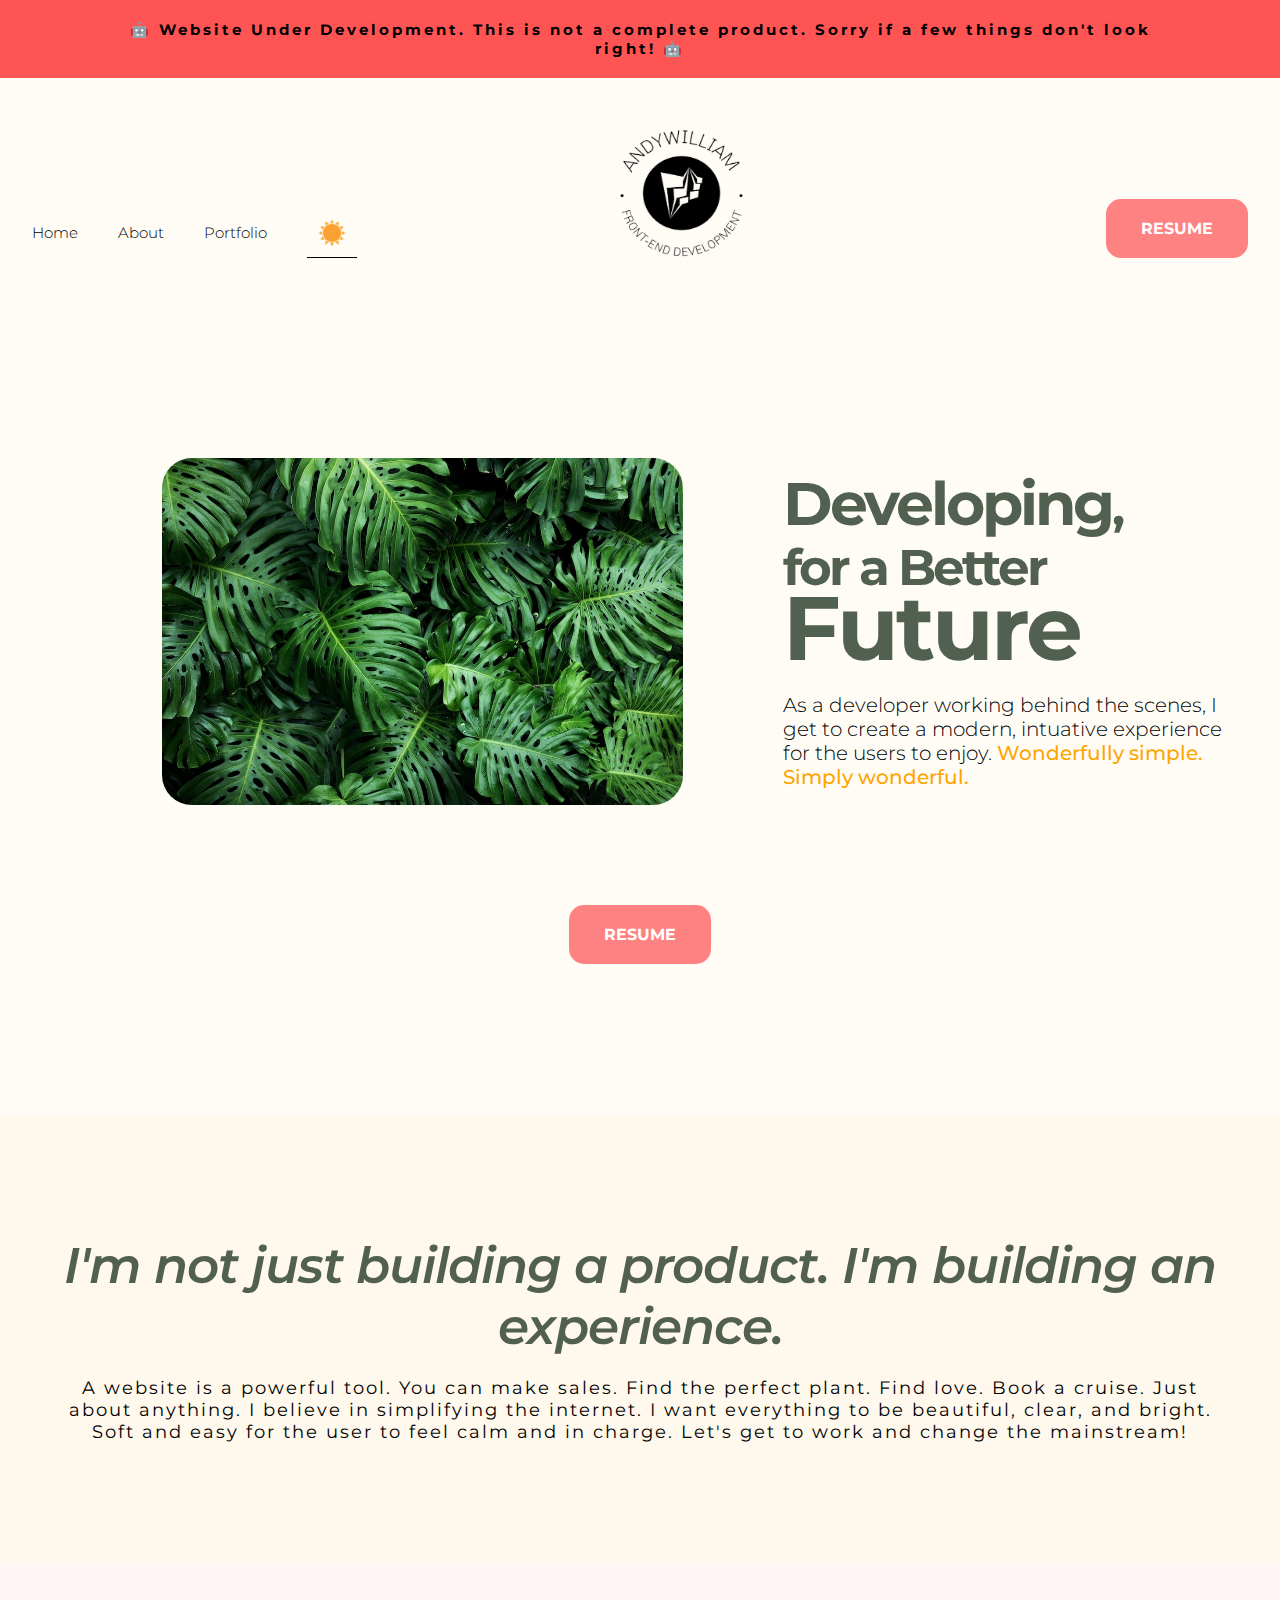
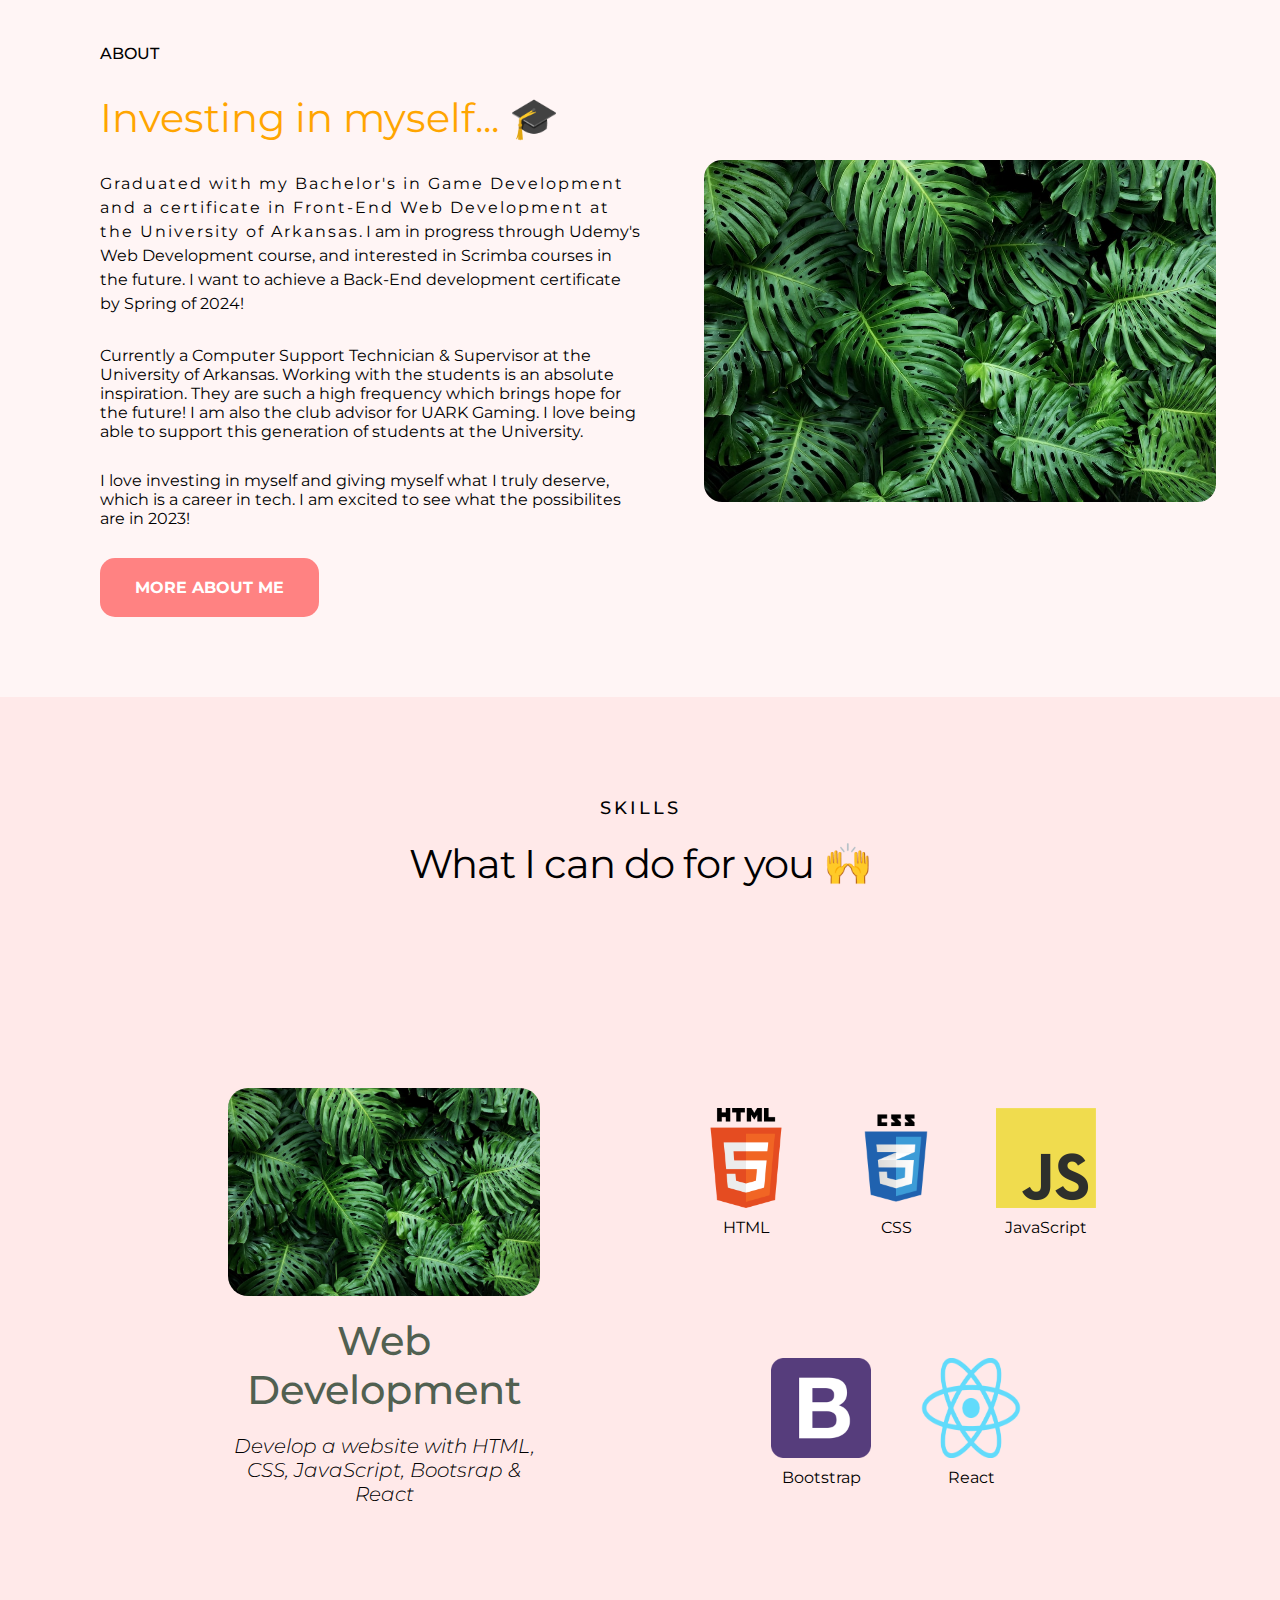
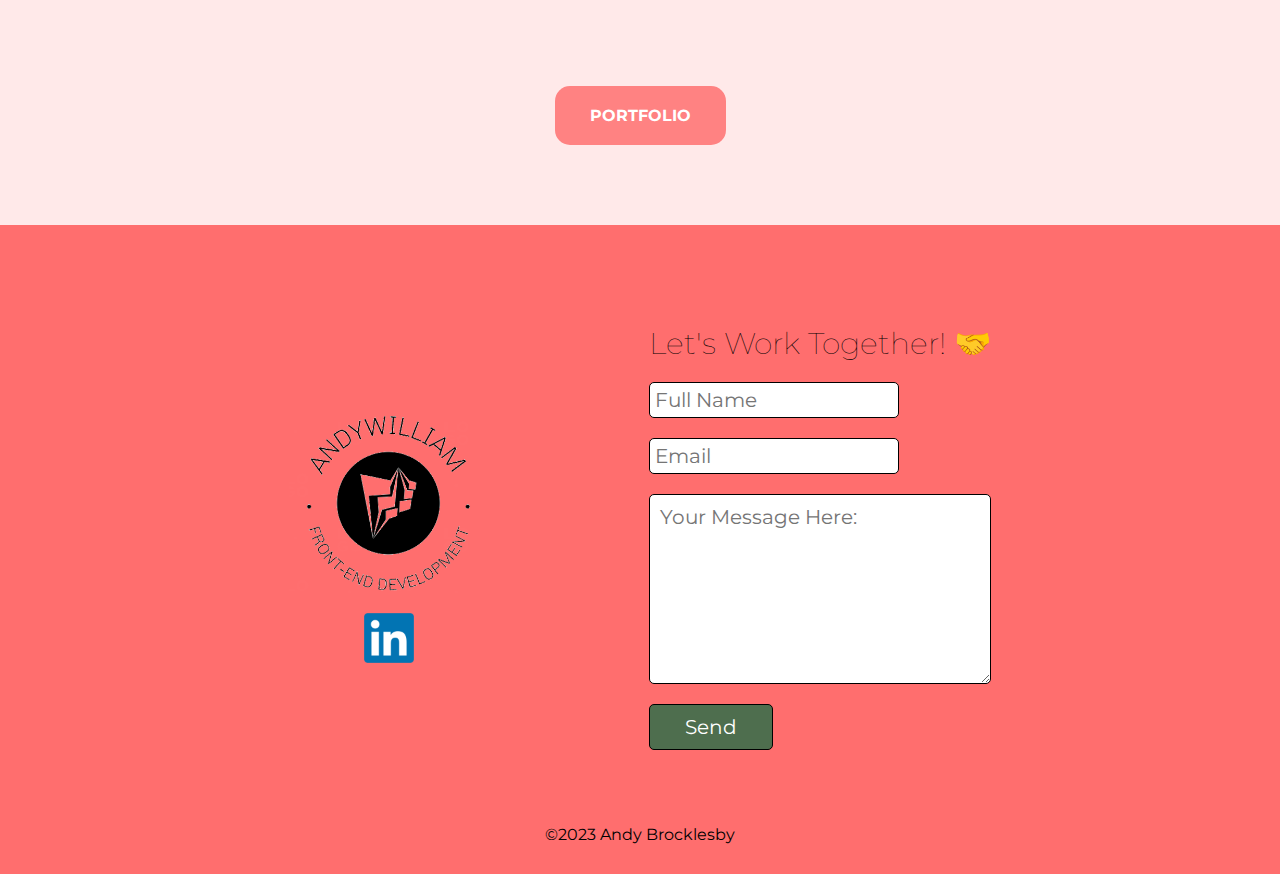
==== index.html @ 97259306 "Add files via upload" ====
<!DOCTYPE html>
<html lang="en">

<head>
    <meta charset="UTF-8">
    <meta http-equiv="X-UA-Compatible" content="IE=edge">
    <meta name="viewport" content="width=device-width, initial-scale=1.0">
    <title>Andy Brocklesby | Portfolio</title>
    <link rel="stylesheet" href="style.css">
    <link rel="preconnect" href="https://fonts.googleapis.com">
    <link rel="preconnect" href="https://fonts.gstatic.com" crossorigin>
    <link
        href="https://fonts.googleapis.com/css2?family=Montserrat:ital,wght@0,100;0,200;0,300;0,400;0,500;1,100;1,200;1,300;1,400;1,500&display=swap"
        rel="stylesheet">
</head>

<body id="body" onload="setupUser()">
    <!----------------------TEST IN PROGRESS BAR----------------->
    <div class="wip-bar">
        <div class="wip-bar-content">🤖 Website Under Development. This is not a complete product. Sorry if a few things
            don't look right! 🤖</div>
    </div>

    <!-------------------------------HEADER
        Consists of:
        - Navigation links
        - Logo
        - Contact button
        -------------------------->
    <header>
        <div class="header-container">
            <div class="nav-items">
                <a href="#" id="nav-link" class="nav-link">Home</a>
                <a href="#" id=nav-link class="nav-link">About</a>
                <a href="#" id="nav-link" class="nav-link">Portfolio</a>
                <div class="dark-mode-toggle-container" onclick="toggleDarkMode()">
                    <img src="Site_Photos/sun.png" alt="" class="dark-mode-toggle-sun" id="sun">
                    <img src="Site_Photos/moon.png" alt="" class="dark-mode-toggle-moon" id="moon">
                </div>
            </div>
            <img src="Site_Photos/AndyWilliam-logo.png" alt="Andy's portfolio logo" class="nav-logo"
                onclick="goToHome()">
            <div class="nav-resume-btn" onclick="goToResume()">Resume</div>
        </div>

        <div class="header-mobile">
            <div class="header-mobile-container">
                <div class="header-mobile-content">
                    <img src="Site_Photos/AndyWilliam-logo.png" alt="Andy's portfolio logo" class="nav-logo"
                        onclick="goToHome()">
                    <div class="nav-items">
                        <a href="#" id="nav-link" class="nav-link">Home</a>
                        <a href="#" id=nav-link class="nav-link">About</a>
                        <a href="#" id="nav-link" class="nav-link">Portfolio</a>
                        <div class="dark-mode-toggle-container" onclick="toggleDarkMode()">
                            <img src="Site_Photos/sun.png" alt="" class="dark-mode-toggle-sun" id="sun">
                            <img src="Site_Photos/moon.png" alt="" class="dark-mode-toggle-moon" id="moon">
                        </div>
                    </div>
                </div>
            </div>
        </div>
    </header>

    <div class="page-gap"></div>

    <!-------------------------------HERO
    Consists of:
    - Hero image on left
    - Hero title
    - Hero text
    ------------------------------->

    <section class="hero">
        <div class="hero-container">
            <div class="hero-content">
                <div class="hero-left">
                    <img src="Site_Photos/plants-bg.jpeg" alt="Image of Andy coding" class="hero-image">
                </div>
                <div class="hero-right">
                    <h1 class="hero-title"><span id="developing">Developing</span>, <br>for a Better <br> <span
                            id="future">Future</span></h1>
                    <p class="hero-text">As a developer working behind the scenes, I get to create a modern, intuative
                        experience for the users to enjoy. <span id="motto">Wonderfully simple. Simply wonderful.</span>
                    </p>
                </div>

            </div>
            <div class="nav-resume-btn" onclick="goToResume()">Resume</div>
        </div>
    </section>

    <div class="page-gap"></div>

    <!------------------------------Why
        Consists of:
        - Contrasting background
        - Wowing title
        - Small explanation
        ---->

    <section class="why">
        <div class="why-container">
            <div class="why-content">
                <div class="why-title">
                    I'm not just building a product. I'm building an experience.
                </div>
                <div class="why-text">
                    A website is a powerful tool. You can make sales. Find the perfect plant. Find love. Book a cruise.
                    Just about anything. I believe in simplifying the internet. I want everything to be beautiful,
                    clear, and bright. Soft and easy for the user to feel calm and in charge. Let's get to work and
                    change the mainstream!
                </div>
            </div>
        </div>
    </section>
    <!------------------------------About
    Consists of:
    - About title
    - Catchy leading title
    - Education, Degree, Certificate
    - Groups, Teamwork
    - Summary of where I want to be

    Layout:
    - Text on left
    - Image on right
    ----------------------------------->

    <section class="about-index">
        <div class="about-index-container">
            <div class="about-index-left">
                <div class="about-index-title">About</div>
                <div class="about-index-subtitle">Investing in myself... 🎓</div>
                <div class="about-index-education">
                    <span id="important-info">Graduated with my Bachelor's in Game Development and a certificate in
                        Front-End Web
                        Development at
                        the University of Arkansas</span>. I am in progress through Udemy's Web Development course, and
                    interested in Scrimba courses in the future. I want to achieve a Back-End development certificate by
                    Spring of 2024!
                </div>
                <div class="about-index-groups">
                    Currently a Computer Support Technician & Supervisor at the University of Arkansas. Working with the
                    students is an absolute inspiration. They are such a high frequency which brings hope for the
                    future!
                    I am also the club advisor for UARK Gaming. I love being able to support this generation of
                    students at the University.
                </div>
                <div class="about-index-summary">
                    I love investing in myself and giving myself what I truly deserve, which is a career in tech.
                    I am excited to see what the possibilites are in 2023!
                </div>
                <div class="about-index-btn">More about me</div>
            </div>
            <div class="about-index-right">
                <img src="Site_Photos/plants-bg.jpeg" alt="" class="about-index-image">
            </div>
        </div>
    </section>

    <!--------------------------------SKILLS
    Consists of:
    - Section title
    - Subtitle ("What I can do with you")
    - Image on left w/ text underneath
    - Skill icons on the right
    - Portfolio button underneath
    ------------------------------------->

    <section class="skills">
        <div class="skills-container">
            <div class="skills-content">
                <div class="skills-top">
                    <div class="skills-title">Skills</div>
                    <div class="skills-subtitle">What I can do for you 🙌</div>
                </div>
                <div class="skills-middle">
                    <div class="skills-left">
                        <img src="Site_Photos/plants-bg.jpeg" alt="" class="skills-image">
                        <div class="skills-image-title">Web Development</div>
                        <div class="skills-image-text">Develop a website with HTML, CSS, JavaScript, Bootsrap & React
                        </div>
                    </div>
                    <div class="skills-right">
                        <div class="card-content">
                            <img src="Site_Photos/HTML_logo.png" alt="" class="card-image">
                            <div class="card-title">HTML</div>
                        </div>
                        <div class="card-content">
                            <img src="Site_Photos/CSS_logo.png" alt="" class="card-image">
                            <div class="card-title">CSS</div>
                        </div>
                        <div class="card-content">
                            <img src="Site_Photos/JavaScript_logo.png" alt="" class="card-image">
                            <div class="card-title">JavaScript</div>
                        </div>
                        <div class="card-content">
                            <img src="Site_Photos/Bootstrap_logo.png" alt="" class="card-image">
                            <div class="card-title">Bootstrap</div>
                        </div>
                        <div class="card-content">
                            <img src="Site_Photos/React_logo.png" alt="" class="card-image">
                            <div class="card-title">React</div>
                        </div>
                    </div>
                </div>
                <div class="skills-bottom">
                    <a href="#" class="portfolio-btn">Portfolio</a>
                </div>
            </div>
        </div>
    </section>

    <section class="footer">
        <div class="footer-container">
            <div class="footer-content">
                <div class="footer-row-1">
                    <div class="footer-left">
                        <img src="Site_Photos/AndyWilliam-logo.png" alt="" class="footer-logo">
                        <img src="Site_Photos/LinkedIn_Logo.png" alt="" class="social-icon" onclick="goToLinkedin()">
                    </div>
                    <div class="footer-right">
                        <div class="footer-title">Let's Work Together! 🤝</div>
                        <form action="https://formspree.io/f/xayzvjeg" method="POST" class="footer-form"
                            target="_blank">

                            <input type="text" name="full-name" placeholder="Full Name"
                                class="footer-input footer-input-sml" required>

                            <input type="email" name="email" placeholder="Email" class="footer-input footer-input-sml"
                                required>

                            <textarea name="message" class="footer-input footer-message"
                                placeholder="Your Message Here:" rows="7" maxlength="500" required></textarea>

                            <!-- your other form fields go here -->
                            <button type="submit" class="form-btn">Send</button>
                        </form>
                    </div>
                </div>
                <div class="footer-row-2">
                    <div class="footer-copyright">&#169;2023 Andy Brocklesby</div>
                </div>
            </div>
        </div>
    </section>
</body>

<script>

    function setupUser() {
        if (localStorage.getItem('isDark') === null) {
            localStorage.setItem('isDark', 'True');
        }
    }

    function goToHome() {
        window.location.href = 'index.html';
    }

    function goToResume() {
        window.location.href = 'resume.html';
    }

    function goToLinkedin() {
        window.location.href = 'https://www.linkedin.com/in/andrewbrocklesby/';
    }

    function toggleDarkMode() {
        let theSun = document.getElementById('sun');
        let theMoon = document.getElementById('moon');
        let darkStorage = localStorage.getItem('isDark');
        let pageBody = document.getElementById('body');
        let navLinks = document.getElementsByClassName('nav-link');




        if (darkStorage === 'True') {
            localStorage.setItem('isDark', 'False');
            theSun.style.transform = 'translateY(50px)';
            theMoon.style.transform = 'translateY(-55px)';
            pageBody.style.backgroundColor = '#232e3d';
            pageBody.style.color = 'white';
            for (let i = 0; i < navLinks.length; i++) {
                navLinks[i].style.color = 'white';
            }
            document.getElementsByClassName('hero-title')[0].style.color = 'orange';
            document.getElementsByClassName('why-title')[0].style.color = 'orange';
            document.getElementsByClassName('why')[0].style.backgroundColor = '#2f3d52';
            document.getElementsByClassName('about-index')[0].style.backgroundColor = '#232e3d';
            document.getElementsByClassName('skills')[0].style.backgroundColor = '#2f3d52';
            document.getElementsByClassName('footer')[0].style.backgroundColor = 'rgb(81, 96, 81)';
            document.getElementsByClassName('nav-logo')[0].style.filter = 'invert(1)';
            document.getElementsByClassName('nav-logo')[1].style.filter = 'invert(1)';
            document.getElementsByClassName('footer-logo')[0].style.filter = 'invert(1)';
            document.getElementsByClassName('dark-mode-toggle-container')[0].style.borderBottom = '1px solid white';
        }
        else {
            localStorage.setItem('isDark', 'True');
            theSun.style.transform = 'translateY(0px)';
            theMoon.style.transform = 'translateY(50px)';
            pageBody.style.background = 'white';
            pageBody.style.color = 'black';
            for (let i = 0; i < navLinks.length; i++) {
                navLinks[i].style.color = 'black';
            }
            document.getElementsByClassName('hero-title')[0].style.color = 'rgb(81, 96, 81)';
            document.getElementsByClassName('why')[0].style.backgroundColor = 'rgb(255, 248, 236)';
            document.getElementsByClassName('about-index')[0].style.backgroundColor = 'white';
            document.getElementsByClassName('skills')[0].style.backgroundColor = 'rgb(255, 248, 236)';
            document.getElementsByClassName('footer')[0].style.backgroundColor = 'rgb(255, 110, 110)';
            document.getElementsByClassName('nav-logo')[0].style.filter = 'invert(0)';
            document.getElementsByClassName('nav-logo')[1].style.filter = 'invert(0)';
            document.getElementsByClassName('footer-logo')[0].style.filter = 'invert(0)';
            document.getElementsByClassName('dark-mode-toggle-container')[0].style.borderBottom = '1px solid black';
        }
    }

</script>

</html>
---- style.css ----
@import url('https://fonts.googleapis.com/css2?family=Montserrat:ital,wght@0,100;0,200;0,300;0,400;0,500;1,100;1,200;1,300;1,400;1,500&display=swap');

* {
    padding: 0;
    margin: 0;
    box-sizing: border-box;
    font-family: 'Montserrat', sans-serif;
}

body {
    width: 100%;
    background-color: rgb(255, 252, 246);
    transition: .3s ease-in-out;
}

/*--------------------------------PAGE FORMATTING----------------------------*/

.page-gap {
    height: 150px;
}

.wip-bar {
    width: 100%;
    height: fit-content;
    background-color: rgb(255, 84, 84);
    padding: 20px 0;
}

.wip-bar-content {
    max-width: 80%;
    margin: auto;
    text-align: center;
    font-size: 15px;
    font-weight: bold;
    letter-spacing: 3px;
}

/*----------------------------------HEADER-----------------------------------*/

header {
    width: 95%;
    height: fit-content;
    margin: auto;
    max-width: 1500px;
    padding: 50px 0;
}

.header-container {
    height: 100%;
    display: flex;
    justify-content: space-between;
    align-items: flex-end;
}

.nav-items {
    display: flex;
    justify-content: center;
    align-items: center;
    gap: 40px;
    font-size: 15px;
    font-weight: 300;
}

.nav-link {
    text-decoration: none;
    color: black;
    border-bottom: 1px solid rgba(0, 0, 0, 0);
}

.nav-link:hover {
    border-bottom: 1px solid black;
}

.dark-mode-toggle-container {
    height: 50px;
    width: 50px;
    border-bottom: 1px solid black;
    overflow: hidden;
    cursor: pointer;
}

.dark-mode-toggle-sun {
    width: 50px;
    height: 50px;
    transition: .5s ease-in-out;
}

.dark-mode-toggle-moon {
    width: 50px;
    height: 50px;
    transition: .5s ease-in-out;
}

.nav-logo {
    width: 150px;
    height: 130px;
    cursor: pointer;
    margin-right: 100px;
    z-index: 1;
}

.nav-resume-btn {
    background-color: rgb(255, 130, 130);
    padding: 20px 35px;
    border-radius: 15px;
    font-weight: bold;
    color: white;
    text-transform: uppercase;
    transition: .4s ease-in-out;
    cursor: pointer;
}

.nav-resume-btn:hover {
    background-color: rgb(81, 96, 81);
}

.header-mobile {
    width: 100%;
    height: fit-content;
    display: none;
}

.header-mobile-container {
    width: 100%;
    height: 100%;
    margin: auto;
}

.header-mobile-content {
    display: flex;
    justify-content: space-evenly;
    align-items: center;
}

/*--------------------------------------HERO----------------------------------*/

.hero {
    width: 95%;
    height: fit-content;
    margin: auto;
    max-width: 1500px;
    z-index: -1;
}

.hero-container {
    width: 100%;
    height: 100%;
    display: flex;
    flex-direction: column;
    justify-content: center;
    align-items: center;
    gap: 100px;
}

.hero-content {
    width: 100%;
    height: 100%;
    display: flex;
    justify-content: center;
    align-items: center;
    gap: 100px;
}

.hero-left {
    width: 70%;
    display: flex;
    justify-content: right;
}

.hero-image {
    width: 80%;
    border-radius: 30px;
}

.hero-right {
    width: 50%;
    display: flex;
    flex-direction: column;
    justify-content: center;
    align-items: flex-start;
    gap: 20px;
}

.hero-title {
    font-size: 50px;
    letter-spacing: -3px;
    line-height: 60px;
    color: rgb(81, 96, 81);
}

#developing {
    font-size: 60px;
}

#future {
    font-size: 90px;
}

.hero-text {
    font-size: 20px;
    font-weight: 300;
    max-width: 500px;
}

#motto {
    color: orange;
    font-weight: 500;
}

/*-------------------------------------WHY------------------------------------*/

.why {
    width: 100%;
    height: 50vh;
    background-color: rgb(255, 248, 236);
    z-index: -1;
    padding: 30px 0;
    transition: .3s ease-in-out;
}

.why-container {
    max-width: 1200px;
    height: 100%;
    margin: auto;
    max-width: 90%;
}

.why-content {
    height: 100%;
    display: flex;
    flex-direction: column;
    justify-content: center;
    align-items: center;
    gap: 20px;
}

.why-title {
    font-size: 50px;
    font-weight: 600;
    text-align: center;
    letter-spacing: -1px;
    font-style: italic;
    color: rgb(81, 96, 81);
}

.why-text {
    font-size: 18px;
    font-weight: 400;
    text-align: center;
    letter-spacing: 2px;
}

/*----------------------------------ABOUT-INDEX-------------------------------*/

.about-index {
    width: 100%;
    height: fit-content;
    background-color: rgb(255, 245, 245);
    padding: 80px 0;
}

.about-index-container {
    width: 100%;
    height: 100%;
    display: flex;
    justify-content: center;
    align-items: center;
}

.about-index-left {
    width: 50%;
    height: 100%;
    display: flex;
    justify-content: center;
    align-items: left;
    flex-direction: column;
    padding-left: 100px;
    gap: 30px;
    max-width: 700px;
}

.about-index-title {
    text-transform: uppercase;
    font-weight: 500;
}

.about-index-subtitle {
    font-size: 40px;
    color: orange;
}

.about-index-education {
    line-height: 24px;
}

.about-index-btn {
    background-color: rgb(255, 130, 130);
    padding: 20px 35px;
    border-radius: 15px;
    font-weight: bold;
    color: white;
    text-transform: uppercase;
    transition: .4s ease-in-out;
    cursor: pointer;
    max-width: fit-content;
}

.about-index-btn:hover {
    background-color: rgb(81, 96, 81);
}

#important-info {
    letter-spacing: 2px;
}

.about-index-right {
    width: 50%;
    height: 100%;
    display: flex;
    justify-content: center;
    align-items: center;
}

.about-index-image {
    width: 80%;
    max-width: 800px;
    border-radius: 18px;
}

/*-------------------------------------SKILLS---------------------------------*/

.skills {
    width: 100%;
    height: fit-content;
    background-color: rgb(255, 233, 233);
    padding: 100px 0;
}

.skills-container {
    width: 80%;
    height: 100%;
    margin: auto;
}

.skills-content {
    height: 100%;
    display: flex;
    flex-direction: column;
    justify-content: center;
    align-items: center;
    text-align: center;
    gap: 100px;
}

.skills-top {
    display: flex;
    flex-direction: column;
    gap: 20px;
}

.skills-title {
    font-size: 18px;
    letter-spacing: 3px;
    text-transform: uppercase;
    font-weight: 500;
}

.skills-subtitle {
    font-size: 40px;
    letter-spacing: -1px;
}

.skills-middle {
    display: flex;
    justify-content: center;
    align-items: center;
}

.skills-left {
    width: 50%;
    display: flex;
    flex-direction: column;
    justify-content: center;
    align-items: center;
    gap: 20px;
    text-align: center;
    padding: 100px;
}

.skills-image {
    width: 100%;
    border-radius: 20px;
}

.skills-image-title {
    font-size: 40px;
    font-weight: 500;
    color: rgb(81, 96, 81);
}

.skills-image-text {
    font-size: 20px;
    font-style: italic;
    font-weight: 300;
}

.skills-right {
    width: 50%;
    display: flex;
    justify-content: center;
    align-items: center;
    gap: 50px;
    flex-wrap: wrap;
}

.card-content {
    width: 100px;
    height: 200px;
    display: flex;
    flex-direction: column;
    justify-content: center;
    gap: 10px;
}

.card-image {
    width: 100px;
    height: 100px;
}

.portfolio-btn {
    margin-top: 50px;
    background-color: rgb(255, 130, 130);
    padding: 20px 35px;
    border-radius: 15px;
    font-weight: bold;
    color: white;
    text-transform: uppercase;
    transition: .4s ease-in-out;
    cursor: pointer;
    max-width: fit-content;
    text-decoration: none;
}

.portfolio-btn:hover {
    background-color: rgb(81, 96, 81);
}

/*-----------------------------------FOOTER-----------------------------------*/


.footer {
    width: 100%;
    height: fit-content;
    background-color: rgb(255, 110, 110);
    padding: 100px 0 30px 0;
}

.footer-container {
    width: 80%;
    height: 100%;
    margin: auto;
}

.footer-content {
    width: 100%;
    height: 100%;
    display: flex;
    flex-direction: column;
    justify-content: space-evenly;
    align-items: center;
    gap: 75px;
}

.footer-row-1 {
    width: 100%;
    height: 100%;
    display: flex;
    justify-content: space-evenly;
    align-items: center;
}

.footer-left {
    display: flex;
    flex-direction: column;
    justify-content: center;
    align-items: center;
    gap: 20px;
}

.social-icon {
    width: 50px;
    height: 50px;
    cursor: pointer;
    transition: .3s ease-in-out;
}

.social-icon:hover {
    transform: scale(1.1);
}

.footer-logo {
    width: 200px;
    height: 180px;
}

.footer-right {
    display: flex;
    flex-direction: column;
    justify-content: center;
    align-items: left;
    gap: 20px;
}

.footer-title {
    font-size: 30px;
    font-weight: 100;
}

.footer-form {
    display: flex;
    flex-direction: column;
    align-items: left;
    gap: 20px;
    max-width: 500px;
}

.footer-input {
    font-size: 20px;
    padding: 5px;
    border: 1px solid black;
    border-radius: 5px;
}

.footer-form-names {
    display: flex;
    justify-content: center;
    align-items: center;
    gap: 20px;
}

.footer-form-content {
    display: flex;
    flex-direction: column;
    justify-content: center;
    align-items: left;
    gap: 20px;
}

.footer-message {
    padding: 10px;
}

.form-btn {
    width: fit-content;
    font-size: 20px;
    padding: 10px 35px;
    border: 1px solid black;
    border-radius: 5px;
    background-color: rgb(78, 110, 78);
    color: white;
    cursor: pointer;
}

.footer-input-sml {
    width: 250px;
}



/*--------------------------------RESPONSIVENESS------------------------------*/

@media (max-width:765px) {

    .wip-bar-content {
        font-size: 10px;
        font-weight: 500;
    }

    header {
        width: 80%;
        margin: auto;
    }

    .header-container {
        display: none;
    }

    .nav-items {
        align-items: baseline;
        gap: 20px;
    }

    .nav-logo {
        width: 50px;
        height: 50px;
        margin-right: 20px;
    }

    .nav-link {
        font-size: 12px;
    }

    .header-mobile {
        display: block;
    }

    .page-gap {
        height: 0px;
    }

    .hero {
        padding: 50px 0;
    }

    .hero-title {
        font-size: 30px;
        line-height: 45px;
        text-align: center;
    }

    #developing,
    #future {
        font-size: 50px;
        line-height: 0px;
    }

    .hero-right {
        width: 100%;
    }

    .hero-text {
        width: 90%;
        font-size: 15px;
    }

    .why {
        height: fit-content;
    }

    .why-title {
        font-size: 25px !important;
    }

    .why-text {
        font-size: 15px;
        font-weight: 300;
    }

    .about-index-subtitle {
        font-size: 25px;
    }

    .about-index-education,
    .about-index-groups,
    .about-index-summary {
        font-size: 15px !important;
    }

    .about-index-btn {
        align-self: center;
    }

    .skills-content {
        gap: 40px;
    }

    .skills-subtitle {
        font-size: 25px;
    }

    .footer-right {
        text-align: center;
    }

    .footer-right,
    .footer-form {
        width: 100%;
        align-items: center;
    }

    .footer-input {
        width: 80%;
    }
}

@media (min-width:765px) {
    .mobile-menu {
        display: none !important;
    }
}

@media (max-width:1120px) {
    .hero-content {
        flex-direction: column-reverse;
    }

    .hero-left {
        width: 98%;
        justify-content: center;
    }

    .hero-right {
        max-width: 600px;
        justify-content: center;
        align-items: center;
    }

    .hero-text {
        text-align: center;
    }

    .why-container {
        width: 80%;
    }

    .why-title {
        font-size: 30px;
    }

    .about-index-container {
        flex-direction: column-reverse;
    }

    .about-index-left {
        width: 80%;
        padding: 0;
    }

    .about-index-right {
        width: 100%;
        margin-bottom: 50px;
    }

    .skills {
        height: fit-content;
        padding: 100px 0;
    }

    .skills-middle {
        flex-direction: column;
        gap: 50px;
    }

    .skills-left {
        width: 100%;
        padding: 30px 0;
    }

    .skills-right {
        width: 100%;
        padding: 0;
        gap: 40px;
    }

    .card-content {
        width: 100px;
        height: 100px;
        margin: auto;
    }

    .card-image {
        width: 100px;
        height: 100px;
        margin: auto;
    }

    .footer-content {
        flex-direction: column;
        gap: 150px;
    }

    .footer-row-1 {
        flex-direction: column-reverse;
        gap: 150px;
    }
}

/*-----------------------------------ANIMATIONS--------------------------------*/

/*----------------------HEADER---------------*/

@keyframes fadeIn {
    0% {
        opacity: 0;
    }

    100% {
        opacity: 1;
    }
}

/*---------------------------------RESUME PAGE---------------------------------*/
/*---------------------------------RESUME PAGE---------------------------------*/
/*---------------------------------RESUME PAGE---------------------------------*/
/*---------------------------------RESUME PAGE---------------------------------*/

.resume-body {
    background-color: rgb(51, 54, 87);
    transition: .3s ease-in-out;
}

.resume-container {
    width: 80%;
    height: fit-content;
    margin: auto;
    margin-top: 100px;
    background-color: white;
    border: 1px solid black;
    border-radius: 20px;
    transition: .3s ease-in-out;
}

.resume-content {
    height: 100%;
    display: flex;
    justify-content: space-evenly;
    align-items: flex-start;
    padding: 100px 50px;
}

.resume-back-btn {
    background-color: rgb(255, 118, 118);
    width: fit-content;
    padding: 10px 25px;
    color: white;
    border-radius: 5px;
    cursor: pointer;
    transition: .3s ease-in-out;
}

.resume-back-btn:hover {
    background-color: orange;
}

.resume-left {
    flex-basis: 50%;
    display: flex;
    flex-direction: column;
    justify-content: center;
    align-items: left;
    gap: 20px;
}

.resume-right {
    flex-basis: 20%;
    display: flex;
    flex-direction: column;
    justify-content: center;
    align-items: flex-start;
    gap: 20px;
}

.resume-hr {
    width: 80%;
    margin: auto;
    border: 1px solid rgba(0, 0, 0, 0.2);
}

.resume-titles {
    display: flex;
    flex-direction: column;
    justify-content: left;
    align-items: left;
}

.resume-name {
    font-size: 40px;
    font-weight: 800;
    color: rgb(255, 120, 120);
}

.resume-title {
    font-size: 25px;
}

.resume-sub-title {
    font-size: 20px;
    font-weight: 800;
    letter-spacing: 3px;
    text-transform: uppercase;
    color: rgb(109, 204, 255);
}

.resume-experience {
    display: flex;
    flex-direction: column;
    justify-content: left;
    align-items: left;
    gap: 20px;
}

.job-heading {
    font-size: 20px;
    font-weight: 500;
}

.job-sub-heading {
    font-size: 18px;
}

.job-date {
    font-style: italic;
}

.resume-bullets {
    line-height: 25px;
}

.resume-contact {
    text-align: right;
}

.resume-link {
    cursor: pointer;
    transition: .3s ease-in-out;
    text-decoration: none;
    color: black;
}

.resume-link:hover {
    text-decoration: underline;
    text-decoration-thickness: 1px;
    color: orange;
}

.resume-certificate {
    color: orange;
    border: 1px solid orange;
    padding: 5px 15px;
}

.resume-skill-items {
    line-height: 25px;
    letter-spacing: 3px;
}

.resume-education {
    display: flex;
    flex-direction: column;
    gap: 20px;
}

@media (max-width:1000px) {
    .resume-content {
        flex-direction: column;
        justify-content: center;
        align-items: center;
        gap: 50px;
    }

    .resume-right {
        justify-content: center;
        align-items: center;
        text-align: center;
    }

    .resume-contact {
        justify-content: center;
        align-items: center;
        text-align: center;
    }

    .resume-bullets {
        font-size: 12px;
    }

    .resume-education,
    .resume-skills {
        text-align: center;
    }


}
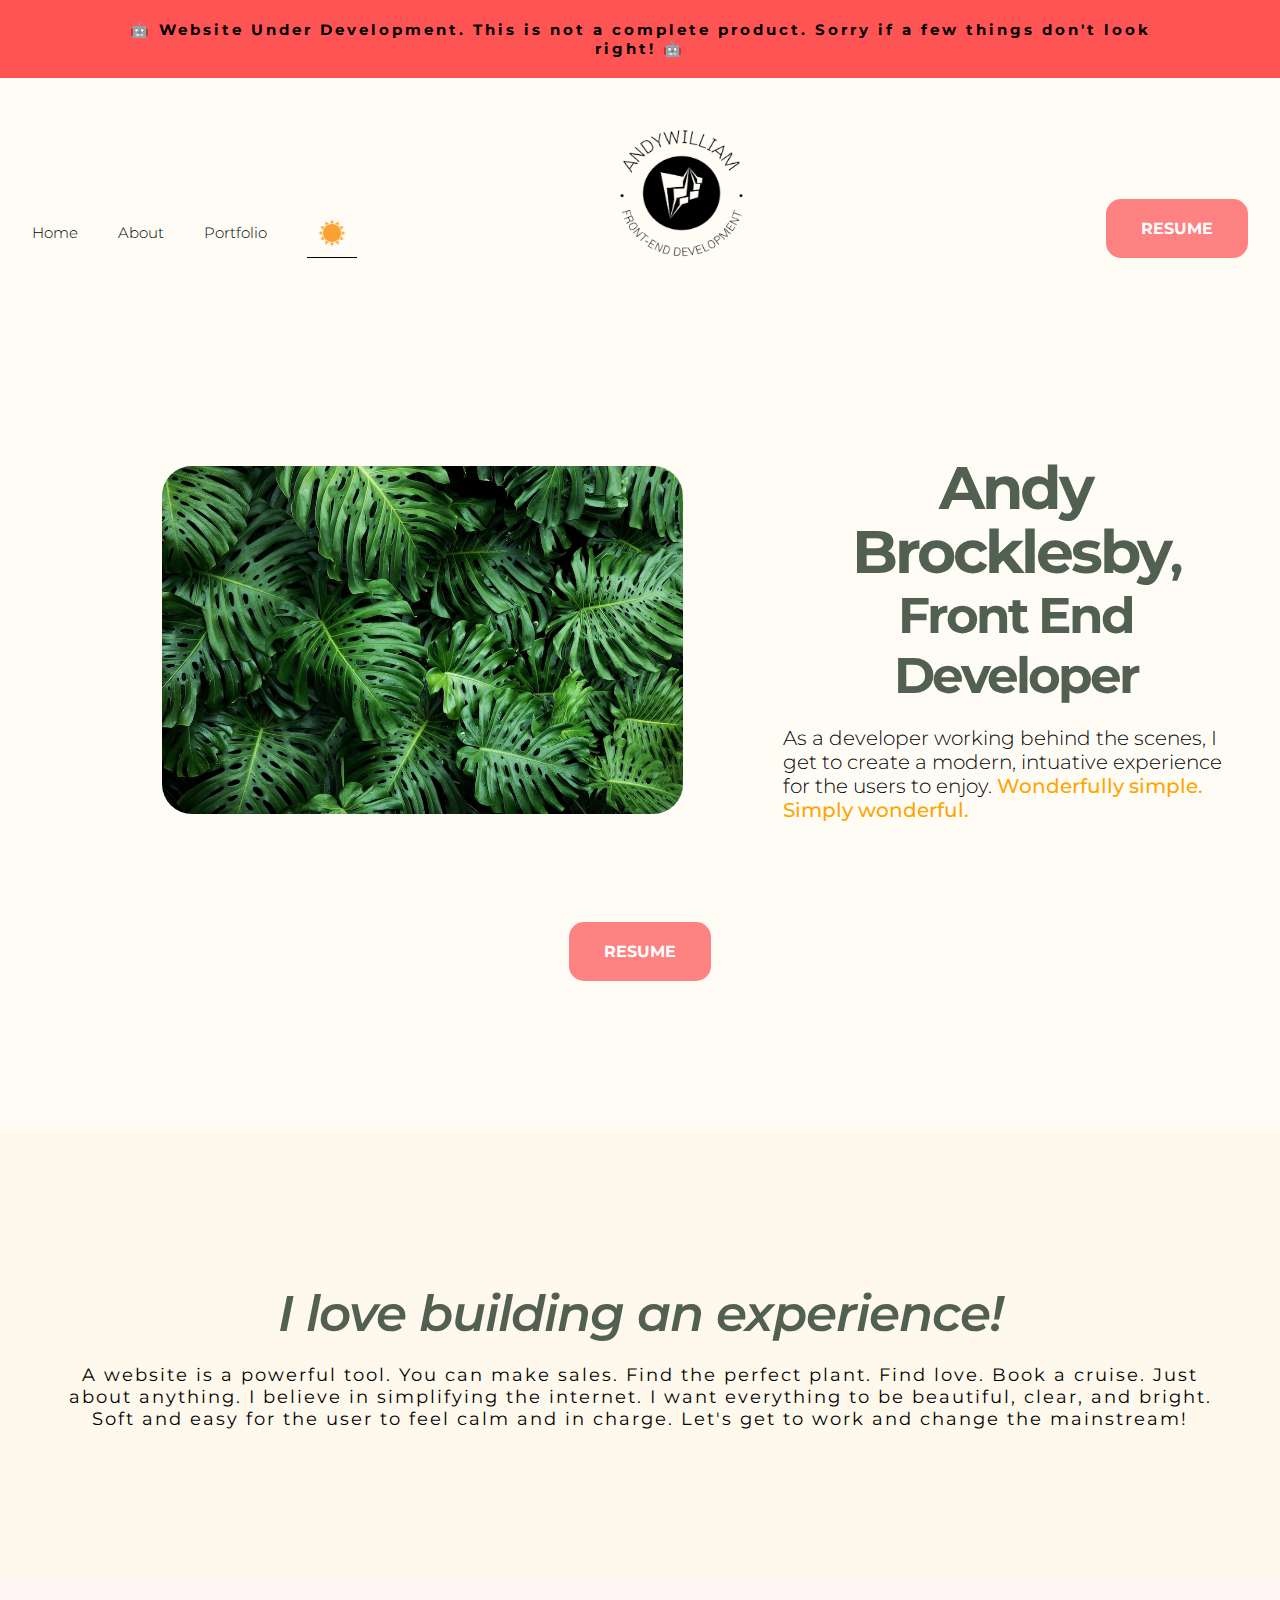
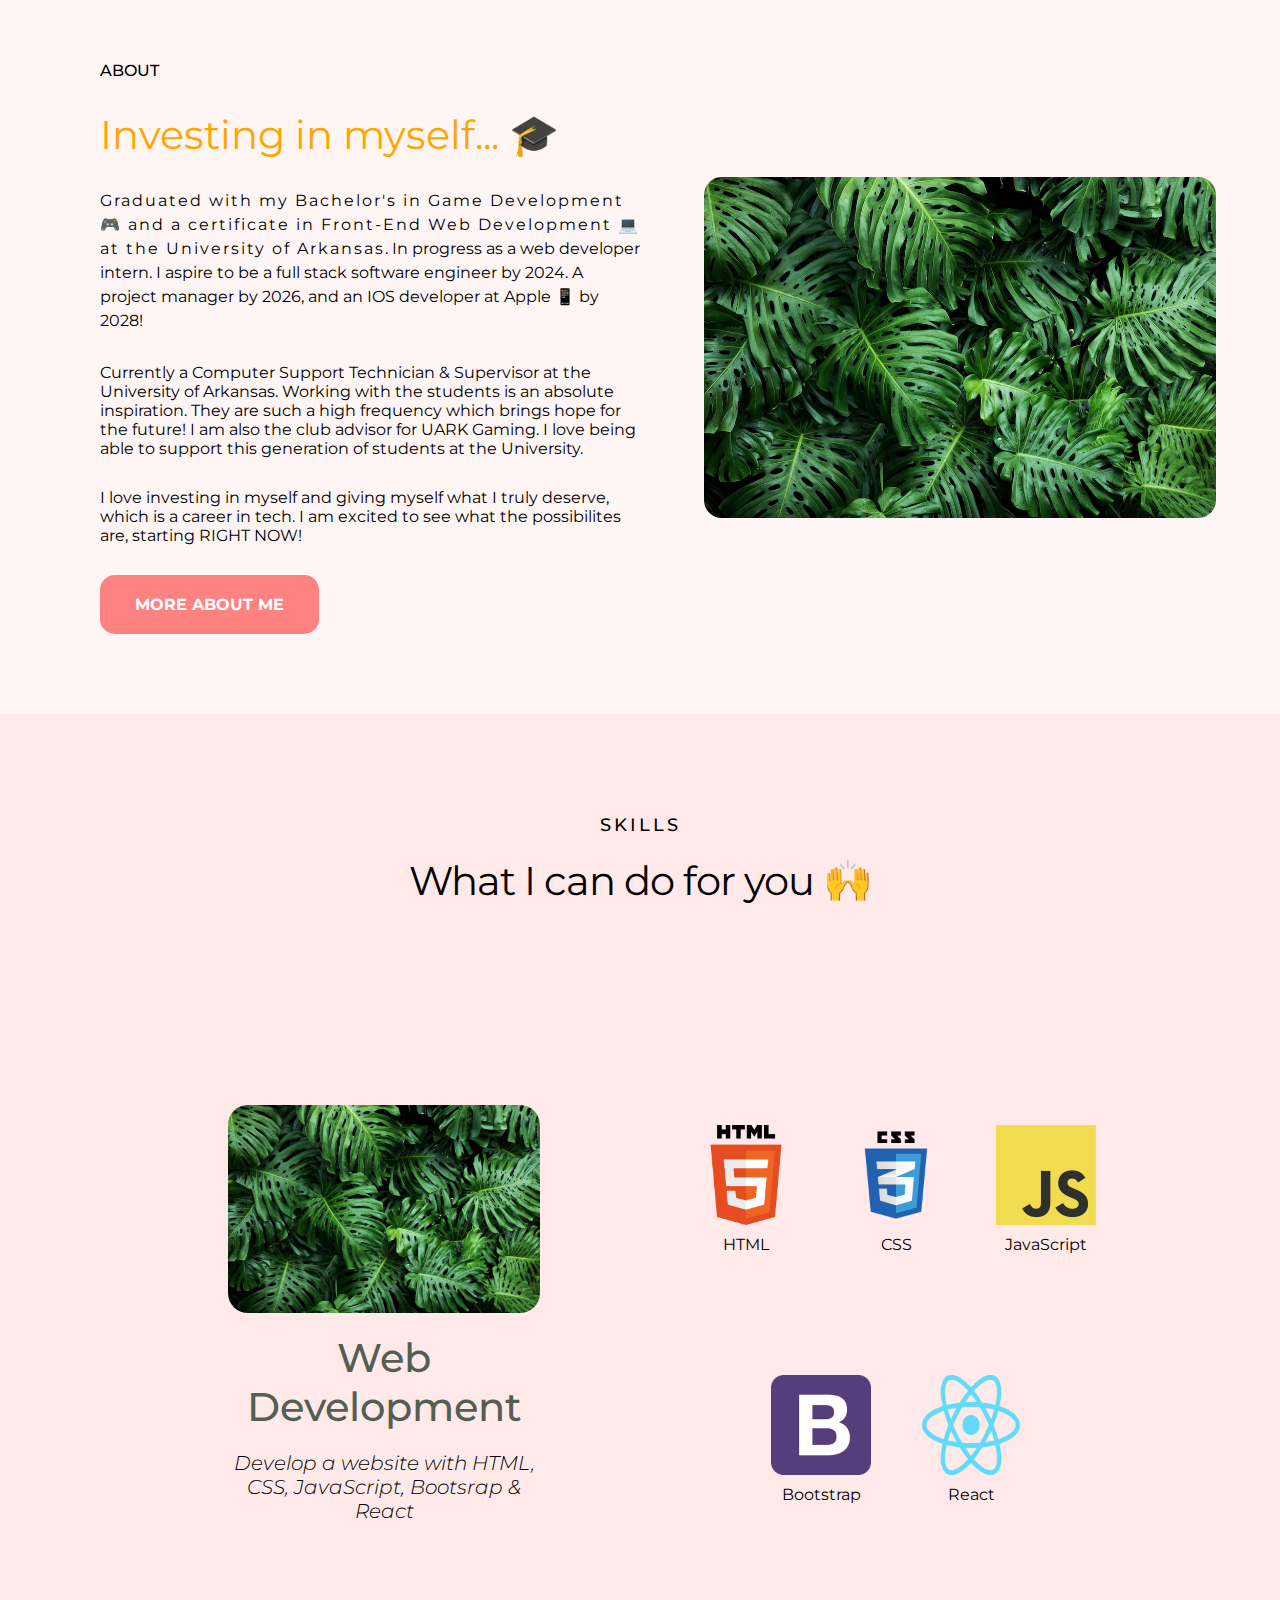
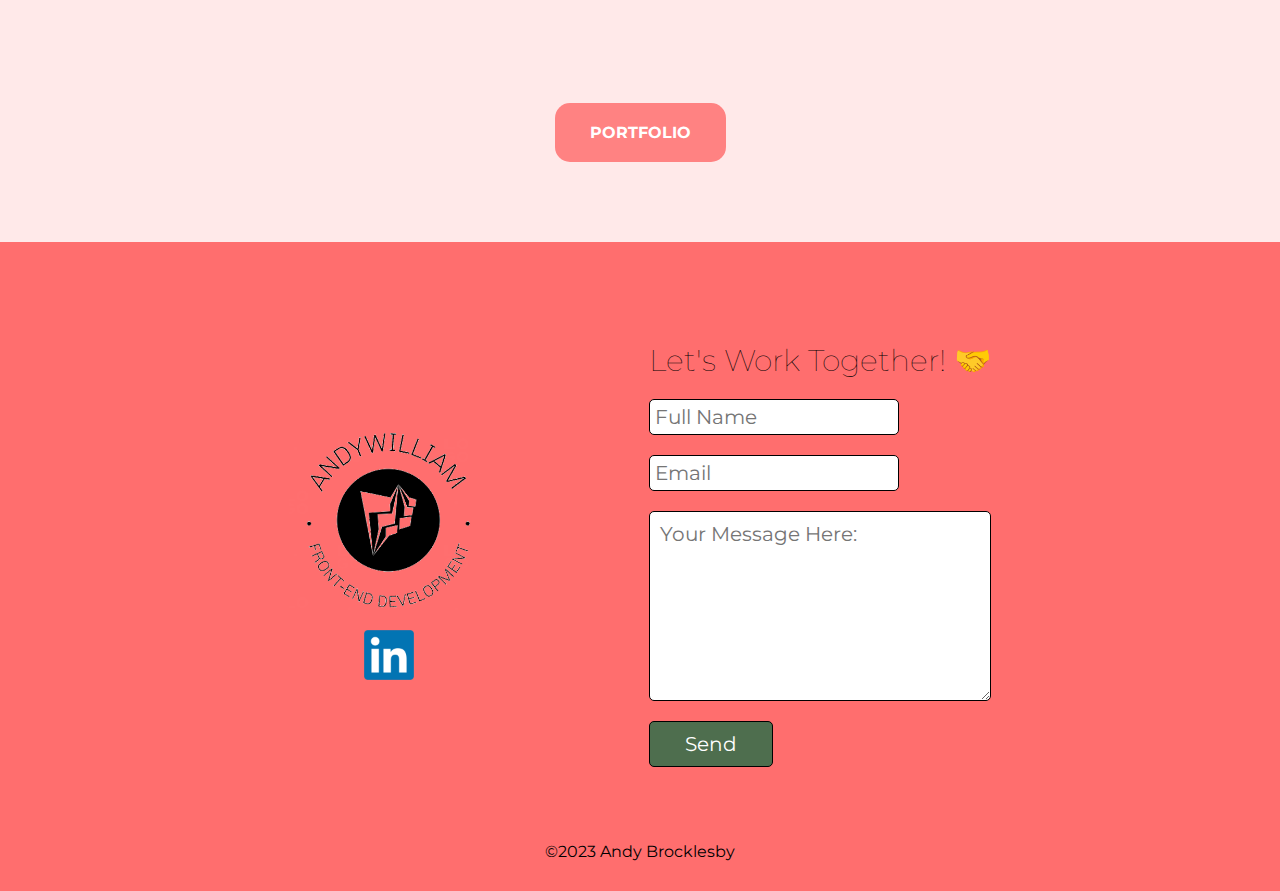
==== commit 2cb06c4d: "Add files via upload" ====
--- a/index.html
+++ b/index.html
@@ -78,8 +78,8 @@
                     <img src="Site_Photos/plants-bg.jpeg" alt="Image of Andy coding" class="hero-image">
                 </div>
                 <div class="hero-right">
-                    <h1 class="hero-title"><span id="developing">Developing</span>, <br>for a Better <br> <span
-                            id="future">Future</span></h1>
+                    <h1 class="hero-title"><span id="developing">Andy Brocklesby</span>, <br>Front End Developer <br>
+                    </h1>
                     <p class="hero-text">As a developer working behind the scenes, I get to create a modern, intuative
                         experience for the users to enjoy. <span id="motto">Wonderfully simple. Simply wonderful.</span>
                     </p>
@@ -103,7 +103,7 @@
         <div class="why-container">
             <div class="why-content">
                 <div class="why-title">
-                    I'm not just building a product. I'm building an experience.
+                    I love building an experience!
                 </div>
                 <div class="why-text">
                     A website is a powerful tool. You can make sales. Find the perfect plant. Find love. Book a cruise.
@@ -133,12 +133,12 @@
                 <div class="about-index-title">About</div>
                 <div class="about-index-subtitle">Investing in myself... 🎓</div>
                 <div class="about-index-education">
-                    <span id="important-info">Graduated with my Bachelor's in Game Development and a certificate in
+                    <span id="important-info">Graduated with my Bachelor's in Game Development 🎮 and a certificate in
                         Front-End Web
-                        Development at
-                        the University of Arkansas</span>. I am in progress through Udemy's Web Development course, and
-                    interested in Scrimba courses in the future. I want to achieve a Back-End development certificate by
-                    Spring of 2024!
+                        Development 💻 at
+                        the University of Arkansas</span>. In progress as a web developer intern. I aspire to be a full
+                    stack
+                    software engineer by 2024. A project manager by 2026, and an IOS developer at Apple 📱 by 2028!
                 </div>
                 <div class="about-index-groups">
                     Currently a Computer Support Technician & Supervisor at the University of Arkansas. Working with the
@@ -149,7 +149,7 @@
                 </div>
                 <div class="about-index-summary">
                     I love investing in myself and giving myself what I truly deserve, which is a career in tech.
-                    I am excited to see what the possibilites are in 2023!
+                    I am excited to see what the possibilites are, starting RIGHT NOW!
                 </div>
                 <div class="about-index-btn">More about me</div>
             </div>
@@ -251,6 +251,9 @@
 
     function setupUser() {
         if (localStorage.getItem('isDark') === null) {
+            localStorage.setItem('isDark', 'True');
+        }
+        else {
             localStorage.setItem('isDark', 'True');
         }
     }
--- a/style.css
+++ b/style.css
@@ -182,10 +182,12 @@
 }
 
 .hero-title {
+    max-width: 100%;
     font-size: 50px;
     letter-spacing: -3px;
     line-height: 60px;
     color: rgb(81, 96, 81);
+    text-align: center;
 }
 
 #developing {
@@ -700,6 +702,7 @@
     }
 
     .hero-right {
+        width: 100%;
         max-width: 600px;
         justify-content: center;
         align-items: center;
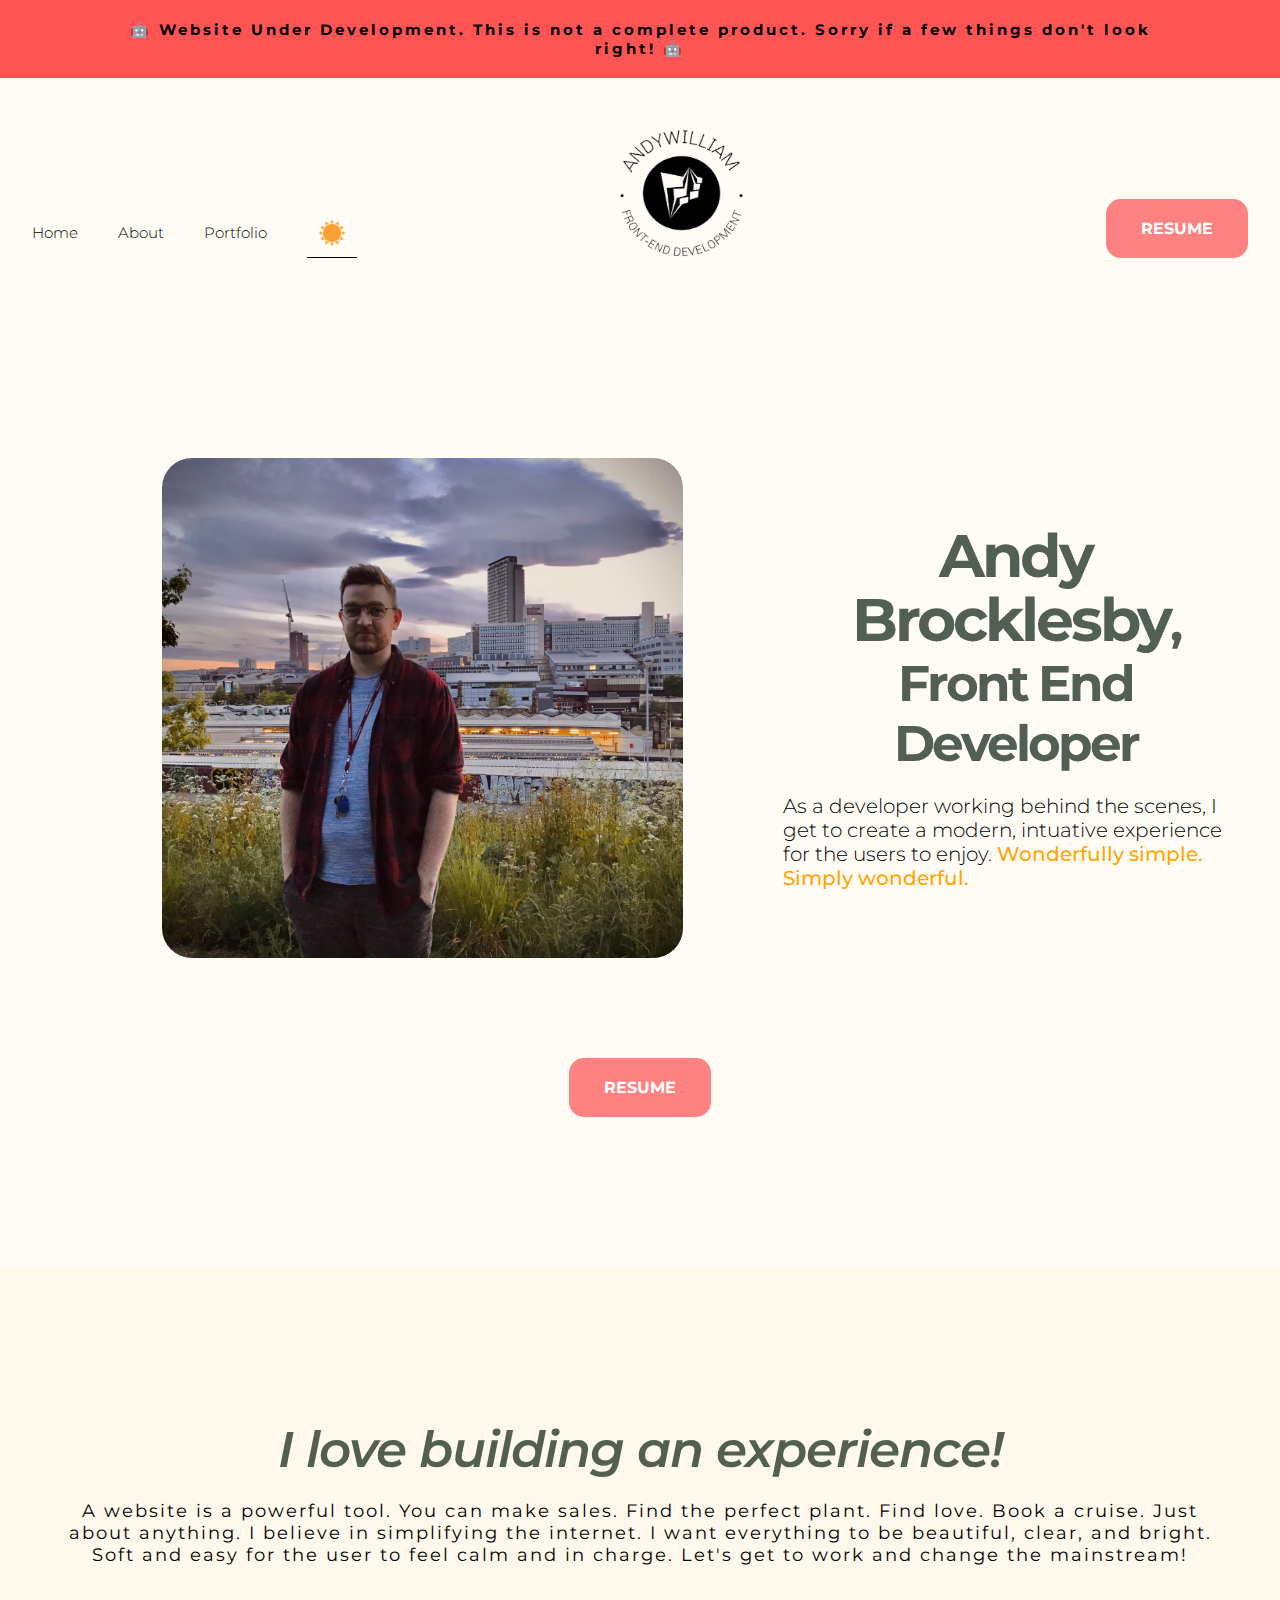
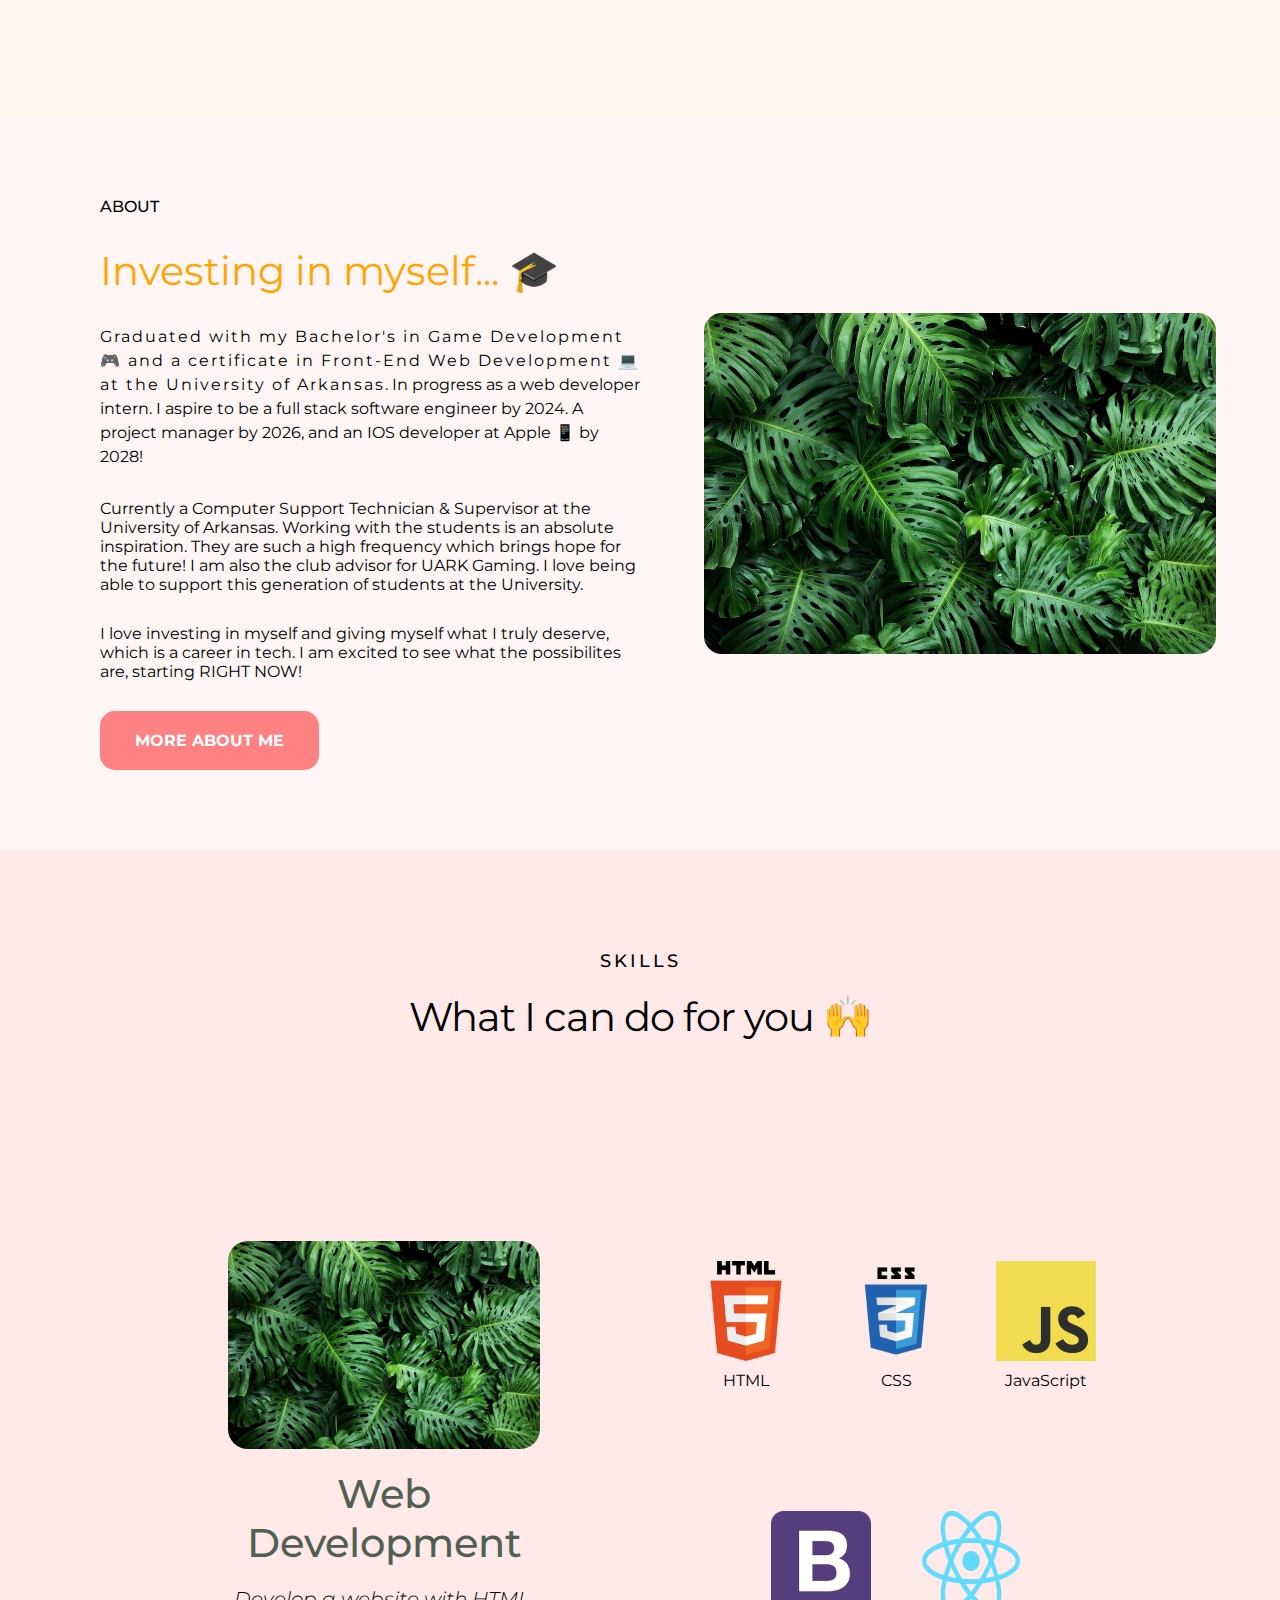
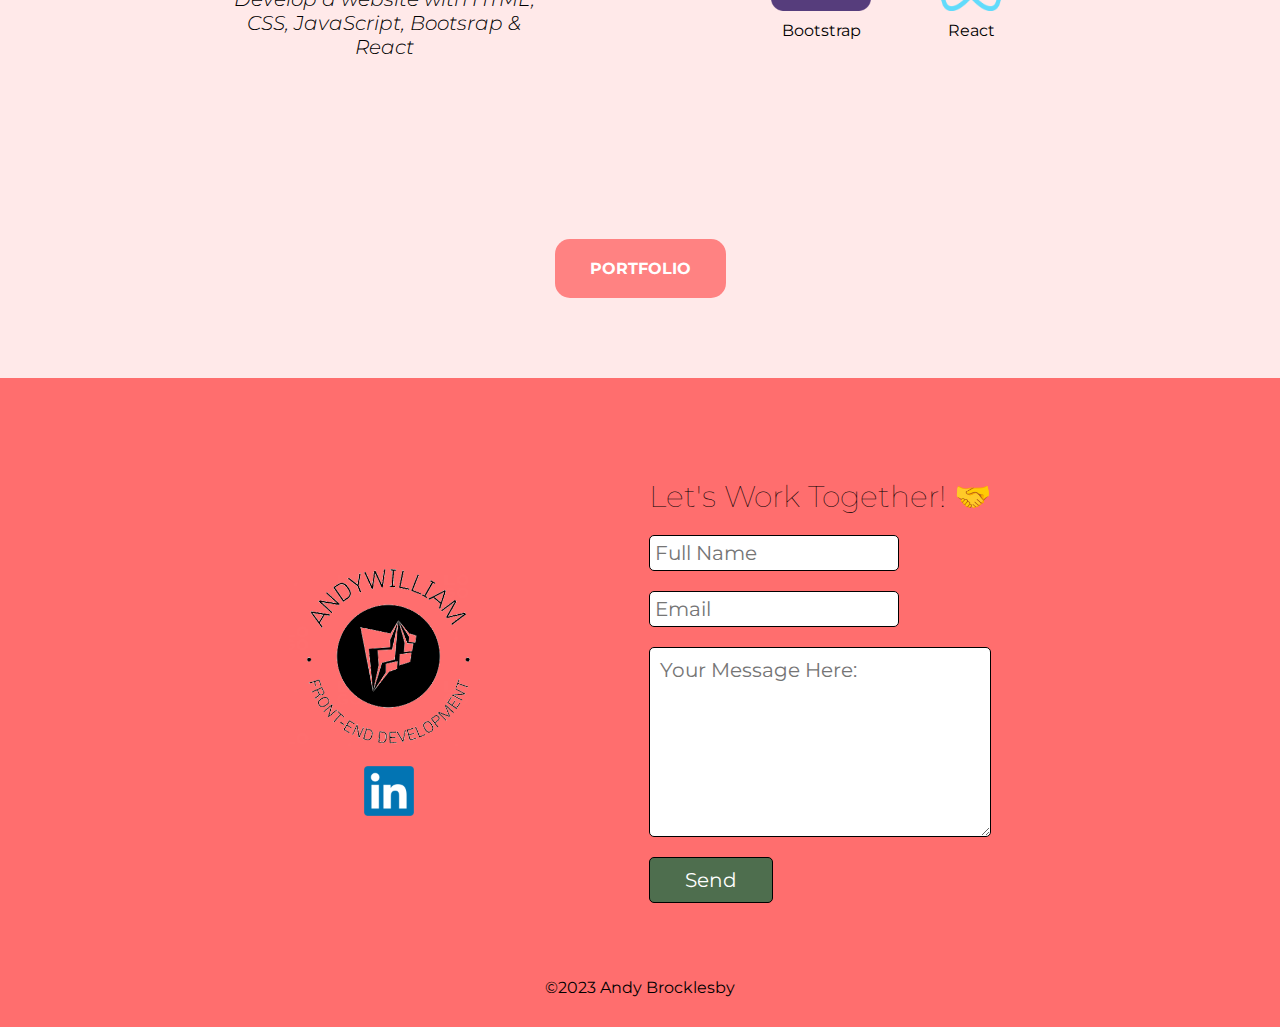
==== commit de2340d3: "Add files via upload" ====
--- a/index.html
+++ b/index.html
@@ -30,9 +30,9 @@
     <header>
         <div class="header-container">
             <div class="nav-items">
-                <a href="#" id="nav-link" class="nav-link">Home</a>
+                <a href="index.html" id="nav-link" class="nav-link">Home</a>
                 <a href="#" id=nav-link class="nav-link">About</a>
-                <a href="#" id="nav-link" class="nav-link">Portfolio</a>
+                <a href="portfolio.html" id="nav-link" class="nav-link">Portfolio</a>
                 <div class="dark-mode-toggle-container" onclick="toggleDarkMode()">
                     <img src="Site_Photos/sun.png" alt="" class="dark-mode-toggle-sun" id="sun">
                     <img src="Site_Photos/moon.png" alt="" class="dark-mode-toggle-moon" id="moon">
@@ -75,7 +75,7 @@
         <div class="hero-container">
             <div class="hero-content">
                 <div class="hero-left">
-                    <img src="Site_Photos/plants-bg.jpeg" alt="Image of Andy coding" class="hero-image">
+                    <img src="Site_Photos/Andy_portrait1.jpeg" alt="Image of Andy coding" class="hero-image">
                 </div>
                 <div class="hero-right">
                     <h1 class="hero-title"><span id="developing">Andy Brocklesby</span>, <br>Front End Developer <br>
@@ -206,7 +206,7 @@
                     </div>
                 </div>
                 <div class="skills-bottom">
-                    <a href="#" class="portfolio-btn">Portfolio</a>
+                    <a href="portfolio.html" class="portfolio-btn">Portfolio</a>
                 </div>
             </div>
         </div>
--- a/style.css
+++ b/style.css
@@ -8,6 +8,7 @@
 }
 
 body {
+    min-height: 100%;
     width: 100%;
     background-color: rgb(255, 252, 246);
     transition: .3s ease-in-out;
@@ -169,6 +170,8 @@
 
 .hero-image {
     width: 80%;
+    height: 500px;
+    object-fit: cover;
     border-radius: 30px;
 }
 
@@ -973,4 +976,134 @@
     }
 
 
+}
+
+/*------------------------------------------------------------PORTFOLIO---------------------------------------------------------*/
+/*------------------------------------------------------------PORTFOLIO---------------------------------------------------------*/
+/*------------------------------------------------------------PORTFOLIO---------------------------------------------------------*/
+/*------------------------------------------------------------PORTFOLIO---------------------------------------------------------*/
+
+.portfolio {
+    width: 100%;
+    height: 50vh;
+}
+
+.portfolio-container {
+    max-width: 1200px;
+    height: 100%;
+    margin: auto;
+}
+
+.portfolio-content {
+    height: 100%;
+    display: flex;
+    flex-direction: column;
+    justify-content: center;
+    align-items: center;
+}
+
+.portfolio-row1 {
+    display: flex;
+    justify-content: center;
+    align-items: center;
+}
+
+.portfolio-card {
+    width: 500px;
+    height: 400px;
+    background-image: url('Hugo_Photos/hugos-website-screenshot.png');
+    background-size: contain;
+    background-position: top;
+    background-repeat: no-repeat;
+    border-radius: 15px;
+    border: 1px solid black;
+    display: flex;
+    justify-content: flex-end;
+    align-items: flex-end;
+    overflow: hidden;
+}
+
+.portfolio-text-bg {
+    background-color: white;
+    width: 100%;
+    height: 160px;
+    padding: 10px;
+    border-top: 3px solid black;
+    display: flex;
+    flex-direction: column;
+    justify-content: center;
+    align-items: left;
+    gap: 10px;
+}
+
+.portfolio-text-title {
+    font-size: 20px;
+    font-weight: 500;
+}
+
+.portfolio-programs {
+    display: flex;
+    justify-content: space-evenly;
+    align-items: center;
+}
+
+.portfolio-html {
+    padding: 5px 10px;
+    background-color: orange;
+    color: white;
+    border-radius: 5px;
+}
+
+.portfolio-css {
+    padding: 5px 10px;
+    background-color: rgb(41, 134, 255);
+    color: white;
+    border-radius: 5px;
+}
+
+.portfolio-javascript {
+    padding: 5px 10px;
+    background-color: rgb(255, 196, 0);
+    color: white;
+    border-radius: 5px;
+}
+
+
+.portfolio-demo {
+    background-color: red;
+    color: white;
+    text-decoration: none;
+    padding: 5px 10px;
+    border-radius: 5px;
+    transition: .3s ease-in-out;
+}
+
+.portfolio-demo:hover {
+    transform: scale(1.1);
+}
+
+.portfolio-code-btn:hover {
+    transform: scale(1.1);
+}
+
+.portfolio-code-btn {
+    background-color: black;
+    color: white;
+    text-decoration: none;
+    padding: 5px 10px;
+    border-radius: 5px;
+    transition: .3s ease-in-out;
+}
+
+@media (max-width:500px) {
+
+    .portfolio {
+        height: fit-content;
+        padding: 100px 0;
+    }
+
+    .portfolio-card {
+        width: 90%;
+        height: 320px;
+    }
 }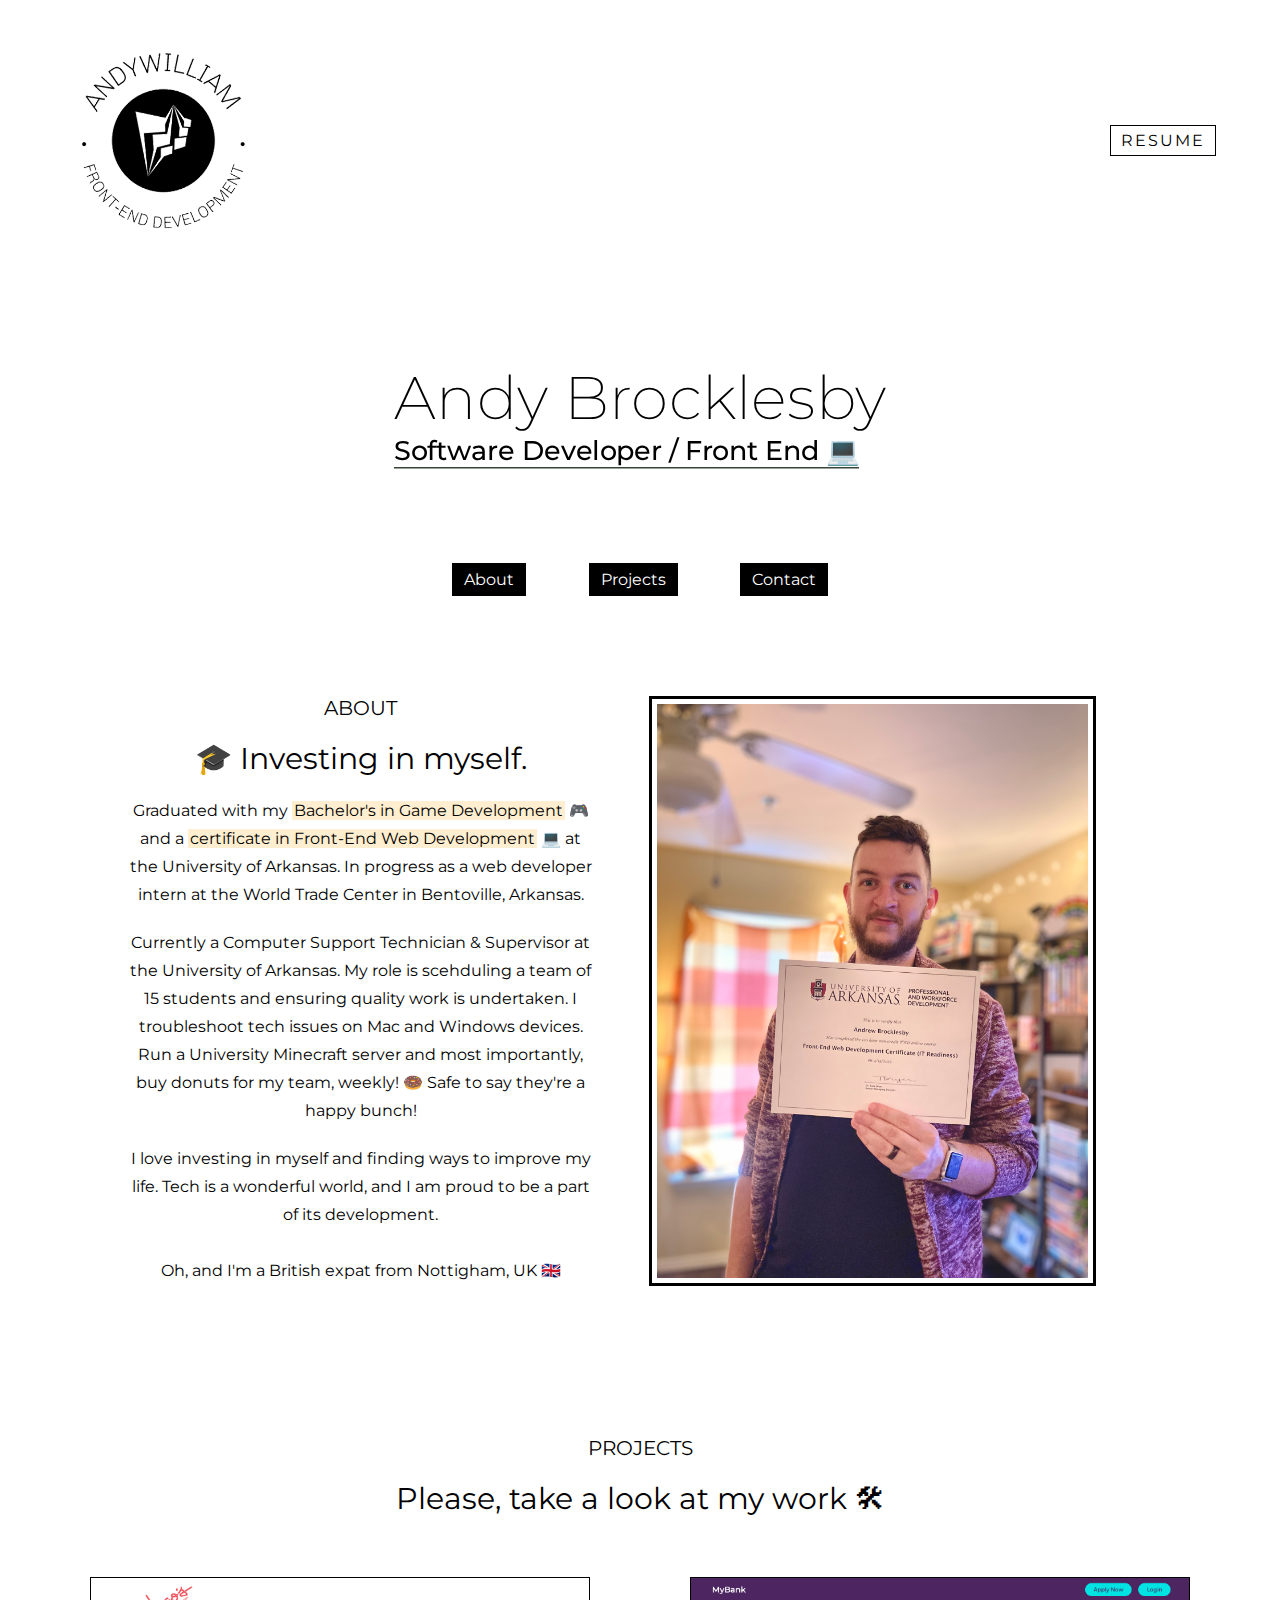
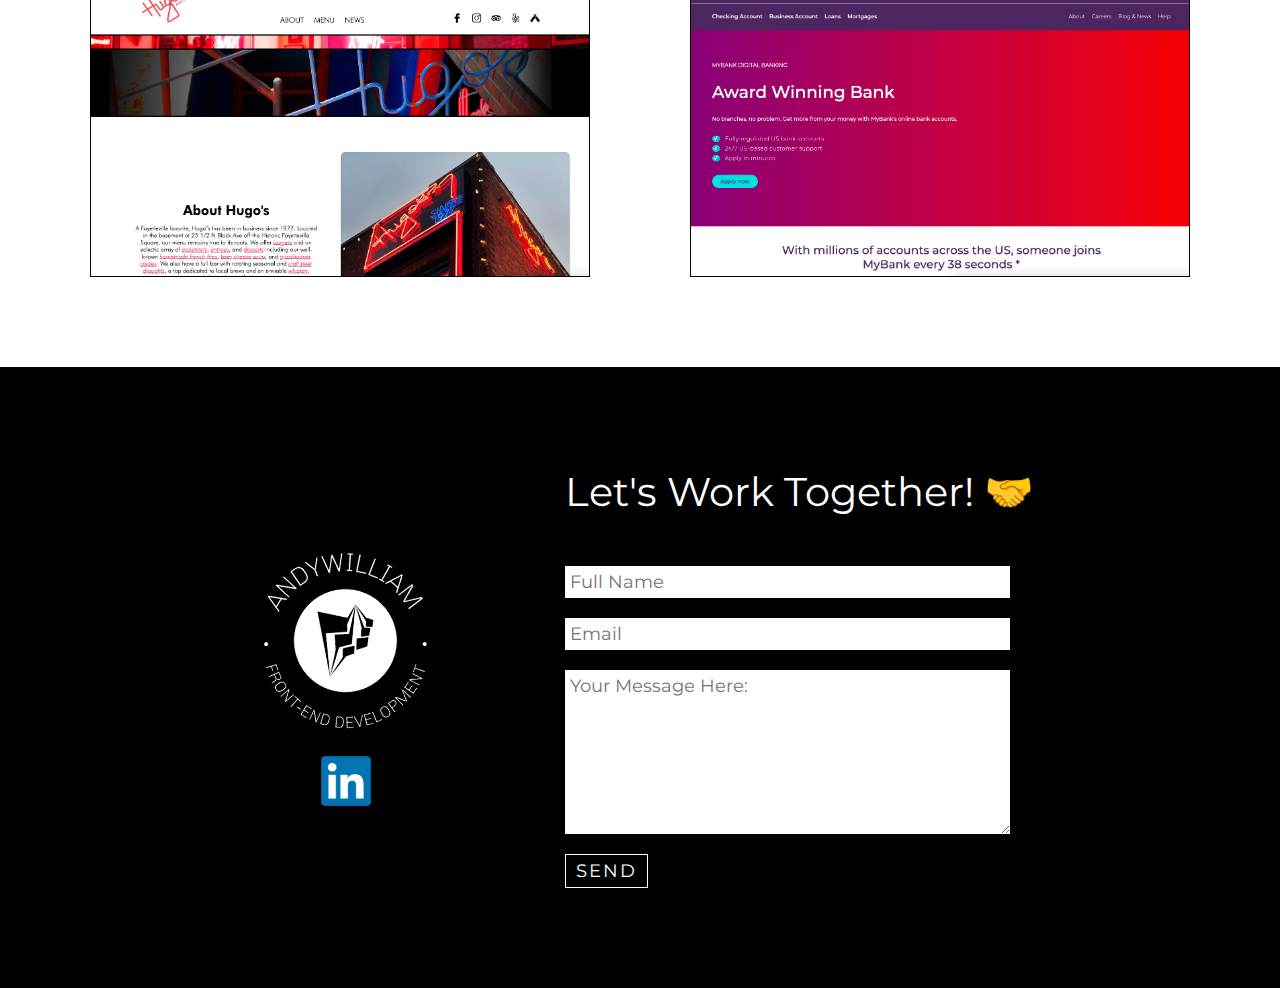
==== commit 785517ba: "Add files via upload" ====
--- a/index.html
+++ b/index.html
@@ -10,317 +10,196 @@
     <link rel="preconnect" href="https://fonts.googleapis.com">
     <link rel="preconnect" href="https://fonts.gstatic.com" crossorigin>
     <link
-        href="https://fonts.googleapis.com/css2?family=Montserrat:ital,wght@0,100;0,200;0,300;0,400;0,500;1,100;1,200;1,300;1,400;1,500&display=swap"
+        href="https://fonts.googleapis.com/css2?family=Montserrat:ital,wght@0,100;0,200;0,300;0,400;0,500;0,600;0,700;0,800;0,900;1,100;1,200;1,300;1,400;1,500;1,600;1,700;1,800;1,900&display=swap"
         rel="stylesheet">
 </head>
 
-<body id="body" onload="setupUser()">
-    <!----------------------TEST IN PROGRESS BAR----------------->
-    <div class="wip-bar">
-        <div class="wip-bar-content">🤖 Website Under Development. This is not a complete product. Sorry if a few things
-            don't look right! 🤖</div>
-    </div>
-
-    <!-------------------------------HEADER
-        Consists of:
-        - Navigation links
-        - Logo
-        - Contact button
-        -------------------------->
-    <header>
-        <div class="header-container">
-            <div class="nav-items">
-                <a href="index.html" id="nav-link" class="nav-link">Home</a>
-                <a href="#" id=nav-link class="nav-link">About</a>
-                <a href="portfolio.html" id="nav-link" class="nav-link">Portfolio</a>
-                <div class="dark-mode-toggle-container" onclick="toggleDarkMode()">
-                    <img src="Site_Photos/sun.png" alt="" class="dark-mode-toggle-sun" id="sun">
-                    <img src="Site_Photos/moon.png" alt="" class="dark-mode-toggle-moon" id="moon">
-                </div>
-            </div>
-            <img src="Site_Photos/AndyWilliam-logo.png" alt="Andy's portfolio logo" class="nav-logo"
-                onclick="goToHome()">
-            <div class="nav-resume-btn" onclick="goToResume()">Resume</div>
-        </div>
-
-        <div class="header-mobile">
-            <div class="header-mobile-container">
-                <div class="header-mobile-content">
-                    <img src="Site_Photos/AndyWilliam-logo.png" alt="Andy's portfolio logo" class="nav-logo"
-                        onclick="goToHome()">
-                    <div class="nav-items">
-                        <a href="#" id="nav-link" class="nav-link">Home</a>
-                        <a href="#" id=nav-link class="nav-link">About</a>
-                        <a href="#" id="nav-link" class="nav-link">Portfolio</a>
-                        <div class="dark-mode-toggle-container" onclick="toggleDarkMode()">
-                            <img src="Site_Photos/sun.png" alt="" class="dark-mode-toggle-sun" id="sun">
-                            <img src="Site_Photos/moon.png" alt="" class="dark-mode-toggle-moon" id="moon">
+<body>
+
+    <!-------------------------HEADER------------------------>
+    <!-------------------consists of:
+        - logo
+        - resume button
+    --------------------------------->
+    <section id="header">
+        <div id="header-container">
+            <div id="header-content">
+                <img src="site_photos/AndyWilliam-logo.png" alt="" id="header-logo">
+                <a href="resume.html" id="resume-btn" class="page-btn">resume</a>
+            </div>
+        </div>
+    </section>
+
+    <!--------------------------HERO------------------------->
+    <!-------------------cosists of:
+        - name
+        - occupation title
+        - occupation type
+    ------------------------------->
+    <section id="hero">
+        <div id="hero-container">
+            <div id="hero-content">
+                <div id="hero-name">Andy Brocklesby</div>
+                <div id="hero-occupation">Software Developer / Front End 💻</div>
+            </div>
+        </div>
+    </section>
+    <section id="nav">
+        <div id="nav-container">
+            <div id="nav-content">
+                <a href="#about" class="nav-item">About</a>
+                <a href="#project" class="nav-item">Projects</a>
+                <a href="#" class="nav-item">Contact</a>
+            </div>
+        </div>
+    </section>
+
+    <!-----------------------------ABOUT--------------------------->
+    <!----------------------consists of:
+        - about title
+        - motta
+        - education
+        - current occupation
+        - summary
+    ----------------------------------->
+
+    <section id="about">
+        <div id="about-container">
+            <div id="about-content">
+                <div id="about-left">
+                    <div class="section-title">About</div>
+                    <div class="section-motto">🎓 Investing in myself.</div>
+                    <div id="about-education" class="section-container">Graduated with my <span
+                            class="highlight">Bachelor's in Game
+                            Development</span> 🎮 and a <span class="highlight">certificate in
+                            Front-End Web Development</span> 💻 at the University of Arkansas. In progress as a web
+                        developer
+                        intern at the World Trade Center in Bentoville, Arkansas.
+                    </div>
+                    <div id="about-current-occupation" class="section-container">
+                        Currently a Computer Support Technician & Supervisor at the University of Arkansas. My role is
+                        scehduling a team of 15 students and ensuring quality work is undertaken. I troubleshoot tech
+                        issues on Mac and Windows devices. Run a University Minecraft server and most importantly, buy
+                        donuts for my team, weekly! 🍩 Safe to say they're a happy bunch!
+                    </div>
+                    <div id="about-summary" class="section-container">
+                        I love investing in myself and finding ways to improve my life. Tech is a wonderful world, and I
+                        am proud to be a part of its development.
+                        <br>
+                        <br>
+                        Oh, and I'm a British expat from Nottigham, UK 🇬🇧
+                    </div>
+
+                </div>
+                <div id="about-right">
+                    <img src="site_photos/Andy_certificate.jpg" alt="" id="about-image">
+                </div>
+            </div>
+        </div>
+    </section>
+
+    <!----------------------------------------PROJECTS------------------------------
+    <!------------------------------------consists of:
+        - project screenshot
+        - hover over effect with skills
+        - live demo button
+        - view code button
+    -------------------------------------------------->
+
+    <section id="project">
+        <div id="project-container">
+            <div id="project-content">
+                <div class="section-title">Projects</div>
+                <div class="section-motto project-motto">Please, take a look at my work 🛠</div>
+                <div class="project-row">
+                    <div class="project-item hugos">
+                        <div class="project-internal">
+                            <div class="project-top">
+                                <div class="html resume-skill">HTML</div>
+                                <div class="css resume-skill">CSS</div>
+                                <div class="javascript resume-skill">JavaScript</div>
+                            </div>
+                            <div class="project-bottom">
+                                <a href="hugo.html" class="project-btn">Live Demo</a>
+                                <a href="https://github.com/AndyWilliam96/Portfolio" class="project-btn">View Code</a>
+                            </div>
                         </div>
                     </div>
-                </div>
-            </div>
-        </div>
-    </header>
-
-    <div class="page-gap"></div>
-
-    <!-------------------------------HERO
-    Consists of:
-    - Hero image on left
-    - Hero title
-    - Hero text
-    ------------------------------->
-
-    <section class="hero">
-        <div class="hero-container">
-            <div class="hero-content">
-                <div class="hero-left">
-                    <img src="Site_Photos/Andy_portrait1.jpeg" alt="Image of Andy coding" class="hero-image">
-                </div>
-                <div class="hero-right">
-                    <h1 class="hero-title"><span id="developing">Andy Brocklesby</span>, <br>Front End Developer <br>
-                    </h1>
-                    <p class="hero-text">As a developer working behind the scenes, I get to create a modern, intuative
-                        experience for the users to enjoy. <span id="motto">Wonderfully simple. Simply wonderful.</span>
-                    </p>
-                </div>
-
-            </div>
-            <div class="nav-resume-btn" onclick="goToResume()">Resume</div>
-        </div>
-    </section>
-
-    <div class="page-gap"></div>
-
-    <!------------------------------Why
-        Consists of:
-        - Contrasting background
-        - Wowing title
-        - Small explanation
-        ---->
-
-    <section class="why">
-        <div class="why-container">
-            <div class="why-content">
-                <div class="why-title">
-                    I love building an experience!
-                </div>
-                <div class="why-text">
-                    A website is a powerful tool. You can make sales. Find the perfect plant. Find love. Book a cruise.
-                    Just about anything. I believe in simplifying the internet. I want everything to be beautiful,
-                    clear, and bright. Soft and easy for the user to feel calm and in charge. Let's get to work and
-                    change the mainstream!
-                </div>
-            </div>
-        </div>
-    </section>
-    <!------------------------------About
-    Consists of:
-    - About title
-    - Catchy leading title
-    - Education, Degree, Certificate
-    - Groups, Teamwork
-    - Summary of where I want to be
-
-    Layout:
-    - Text on left
-    - Image on right
-    ----------------------------------->
-
-    <section class="about-index">
-        <div class="about-index-container">
-            <div class="about-index-left">
-                <div class="about-index-title">About</div>
-                <div class="about-index-subtitle">Investing in myself... 🎓</div>
-                <div class="about-index-education">
-                    <span id="important-info">Graduated with my Bachelor's in Game Development 🎮 and a certificate in
-                        Front-End Web
-                        Development 💻 at
-                        the University of Arkansas</span>. In progress as a web developer intern. I aspire to be a full
-                    stack
-                    software engineer by 2024. A project manager by 2026, and an IOS developer at Apple 📱 by 2028!
-                </div>
-                <div class="about-index-groups">
-                    Currently a Computer Support Technician & Supervisor at the University of Arkansas. Working with the
-                    students is an absolute inspiration. They are such a high frequency which brings hope for the
-                    future!
-                    I am also the club advisor for UARK Gaming. I love being able to support this generation of
-                    students at the University.
-                </div>
-                <div class="about-index-summary">
-                    I love investing in myself and giving myself what I truly deserve, which is a career in tech.
-                    I am excited to see what the possibilites are, starting RIGHT NOW!
-                </div>
-                <div class="about-index-btn">More about me</div>
-            </div>
-            <div class="about-index-right">
-                <img src="Site_Photos/plants-bg.jpeg" alt="" class="about-index-image">
-            </div>
-        </div>
-    </section>
-
-    <!--------------------------------SKILLS
-    Consists of:
-    - Section title
-    - Subtitle ("What I can do with you")
-    - Image on left w/ text underneath
-    - Skill icons on the right
-    - Portfolio button underneath
-    ------------------------------------->
-
-    <section class="skills">
-        <div class="skills-container">
-            <div class="skills-content">
-                <div class="skills-top">
-                    <div class="skills-title">Skills</div>
-                    <div class="skills-subtitle">What I can do for you 🙌</div>
-                </div>
-                <div class="skills-middle">
-                    <div class="skills-left">
-                        <img src="Site_Photos/plants-bg.jpeg" alt="" class="skills-image">
-                        <div class="skills-image-title">Web Development</div>
-                        <div class="skills-image-text">Develop a website with HTML, CSS, JavaScript, Bootsrap & React
+                    <div class="project-item mybank">
+                        <div class="project-internal">
+                            <div class="project-top">
+                                <div class="html resume-skill">HTML</div>
+                                <div class="css resume-skill">CSS</div>
+                                <div class="javascript resume-skill">JavaScript</div>
+                            </div>
+                            <div class="project-bottom">
+                                <a href="Modern_Bank/bank_index.html" class="project-btn">Live Demo</a>
+                                <a href="https://github.com/AndyWilliam96/Portfolio" class="project-btn">View Code</a>
+                            </div>
                         </div>
                     </div>
-                    <div class="skills-right">
-                        <div class="card-content">
-                            <img src="Site_Photos/HTML_logo.png" alt="" class="card-image">
-                            <div class="card-title">HTML</div>
-                        </div>
-                        <div class="card-content">
-                            <img src="Site_Photos/CSS_logo.png" alt="" class="card-image">
-                            <div class="card-title">CSS</div>
-                        </div>
-                        <div class="card-content">
-                            <img src="Site_Photos/JavaScript_logo.png" alt="" class="card-image">
-                            <div class="card-title">JavaScript</div>
-                        </div>
-                        <div class="card-content">
-                            <img src="Site_Photos/Bootstrap_logo.png" alt="" class="card-image">
-                            <div class="card-title">Bootstrap</div>
-                        </div>
-                        <div class="card-content">
-                            <img src="Site_Photos/React_logo.png" alt="" class="card-image">
-                            <div class="card-title">React</div>
-                        </div>
-                    </div>
-                </div>
-                <div class="skills-bottom">
-                    <a href="portfolio.html" class="portfolio-btn">Portfolio</a>
-                </div>
-            </div>
-        </div>
-    </section>
-
-    <section class="footer">
-        <div class="footer-container">
-            <div class="footer-content">
-                <div class="footer-row-1">
-                    <div class="footer-left">
-                        <img src="Site_Photos/AndyWilliam-logo.png" alt="" class="footer-logo">
-                        <img src="Site_Photos/LinkedIn_Logo.png" alt="" class="social-icon" onclick="goToLinkedin()">
-                    </div>
-                    <div class="footer-right">
-                        <div class="footer-title">Let's Work Together! 🤝</div>
-                        <form action="https://formspree.io/f/xayzvjeg" method="POST" class="footer-form"
-                            target="_blank">
-
-                            <input type="text" name="full-name" placeholder="Full Name"
-                                class="footer-input footer-input-sml" required>
-
-                            <input type="email" name="email" placeholder="Email" class="footer-input footer-input-sml"
-                                required>
-
-                            <textarea name="message" class="footer-input footer-message"
-                                placeholder="Your Message Here:" rows="7" maxlength="500" required></textarea>
-
-                            <!-- your other form fields go here -->
-                            <button type="submit" class="form-btn">Send</button>
-                        </form>
-                    </div>
-                </div>
-                <div class="footer-row-2">
-                    <div class="footer-copyright">&#169;2023 Andy Brocklesby</div>
-                </div>
-            </div>
+                </div>
+            </div>
+        </div>
+    </section>
+
+    <!--------------------------------------FOOTER------------------------------------->
+    <!--------------------------------consists of:
+        - logo
+        - social media (LinkedIn)
+        - contact form
+    --------------------------------------------->
+
+    <section id="footer">
+        <div id="footer-container">
+            <div id="footer-content">
+                <div id="footer-left">
+                    <img src="site_photos/AndyWilliam-logo.png" alt="Andy's logo" id="footer-logo" onclick="goHome()">
+                    <img src="site_photos/LinkedIn_Logo.png" alt="" id="footer-social" onclick="goToLinkedin()">
+                </div>
+                <div id="footer-right">
+                    <div id="footer-title">Let's Work Together! 🤝</div>
+                    <form action="https://formspree.io/f/xayzvjeg" method="POST" id="footer-form" target="_blank">
+
+                        <input type="text" name="full-name" placeholder="Full Name"
+                            class="footer-input footer-input-sml" required>
+
+                        <input type="email" name="email" placeholder="Email" class="footer-input footer-input-sml"
+                            required>
+
+                        <textarea name="message" class="footer-input footer-message" placeholder="Your Message Here:"
+                            rows="7" maxlength="500" required></textarea>
+
+                        <!-- your other form fields go here -->
+                        <button type="submit" class="form-btn page-btn" onclick="clearData()">Send</button>
+                    </form>
+                </div>
+            </div>
+        </div>
         </div>
     </section>
 </body>
 
 <script>
 
-    function setupUser() {
-        if (localStorage.getItem('isDark') === null) {
-            localStorage.setItem('isDark', 'True');
+    function goToLinkedin() {
+        window.open('https://www.linkedin.com/in/andrewbrocklesby/', '_blank');
+    }
+
+    function goHome() {
+        window.location.href = '#header';
+    }
+
+    function clearData() {
+        let inputs = document.getElementById('footer-form');
+        if (inputs.nodeValue === null) {
         }
         else {
-            localStorage.setItem('isDark', 'True');
+            inputs.submit();
+            inputs.reset();
         }
     }
 
-    function goToHome() {
-        window.location.href = 'index.html';
-    }
-
-    function goToResume() {
-        window.location.href = 'resume.html';
-    }
-
-    function goToLinkedin() {
-        window.location.href = 'https://www.linkedin.com/in/andrewbrocklesby/';
-    }
-
-    function toggleDarkMode() {
-        let theSun = document.getElementById('sun');
-        let theMoon = document.getElementById('moon');
-        let darkStorage = localStorage.getItem('isDark');
-        let pageBody = document.getElementById('body');
-        let navLinks = document.getElementsByClassName('nav-link');
-
-
-
-
-        if (darkStorage === 'True') {
-            localStorage.setItem('isDark', 'False');
-            theSun.style.transform = 'translateY(50px)';
-            theMoon.style.transform = 'translateY(-55px)';
-            pageBody.style.backgroundColor = '#232e3d';
-            pageBody.style.color = 'white';
-            for (let i = 0; i < navLinks.length; i++) {
-                navLinks[i].style.color = 'white';
-            }
-            document.getElementsByClassName('hero-title')[0].style.color = 'orange';
-            document.getElementsByClassName('why-title')[0].style.color = 'orange';
-            document.getElementsByClassName('why')[0].style.backgroundColor = '#2f3d52';
-            document.getElementsByClassName('about-index')[0].style.backgroundColor = '#232e3d';
-            document.getElementsByClassName('skills')[0].style.backgroundColor = '#2f3d52';
-            document.getElementsByClassName('footer')[0].style.backgroundColor = 'rgb(81, 96, 81)';
-            document.getElementsByClassName('nav-logo')[0].style.filter = 'invert(1)';
-            document.getElementsByClassName('nav-logo')[1].style.filter = 'invert(1)';
-            document.getElementsByClassName('footer-logo')[0].style.filter = 'invert(1)';
-            document.getElementsByClassName('dark-mode-toggle-container')[0].style.borderBottom = '1px solid white';
-        }
-        else {
-            localStorage.setItem('isDark', 'True');
-            theSun.style.transform = 'translateY(0px)';
-            theMoon.style.transform = 'translateY(50px)';
-            pageBody.style.background = 'white';
-            pageBody.style.color = 'black';
-            for (let i = 0; i < navLinks.length; i++) {
-                navLinks[i].style.color = 'black';
-            }
-            document.getElementsByClassName('hero-title')[0].style.color = 'rgb(81, 96, 81)';
-            document.getElementsByClassName('why')[0].style.backgroundColor = 'rgb(255, 248, 236)';
-            document.getElementsByClassName('about-index')[0].style.backgroundColor = 'white';
-            document.getElementsByClassName('skills')[0].style.backgroundColor = 'rgb(255, 248, 236)';
-            document.getElementsByClassName('footer')[0].style.backgroundColor = 'rgb(255, 110, 110)';
-            document.getElementsByClassName('nav-logo')[0].style.filter = 'invert(0)';
-            document.getElementsByClassName('nav-logo')[1].style.filter = 'invert(0)';
-            document.getElementsByClassName('footer-logo')[0].style.filter = 'invert(0)';
-            document.getElementsByClassName('dark-mode-toggle-container')[0].style.borderBottom = '1px solid black';
-        }
-    }
-
 </script>
 
 </html>--- a/style.css
+++ b/style.css
@@ -1,4 +1,4 @@
-@import url('https://fonts.googleapis.com/css2?family=Montserrat:ital,wght@0,100;0,200;0,300;0,400;0,500;1,100;1,200;1,300;1,400;1,500&display=swap');
+@import url('https://fonts.googleapis.com/css2?family=Montserrat:ital,wght@0,100;0,200;0,300;0,400;0,500;0,600;0,700;0,800;0,900;1,100;1,200;1,300;1,400;1,500;1,600;1,700;1,800;1,900&display=swap');
 
 * {
     padding: 0;
@@ -7,176 +7,430 @@
     font-family: 'Montserrat', sans-serif;
 }
 
-body {
-    min-height: 100%;
-    width: 100%;
-    background-color: rgb(255, 252, 246);
-    transition: .3s ease-in-out;
-}
-
-/*--------------------------------PAGE FORMATTING----------------------------*/
-
-.page-gap {
-    height: 150px;
-}
-
-.wip-bar {
+html {
+    scroll-behavior: smooth;
+}
+
+/*------------------------------------HEADER----------------------------*/
+
+#header {
     width: 100%;
     height: fit-content;
-    background-color: rgb(255, 84, 84);
-    padding: 20px 0;
-}
-
-.wip-bar-content {
-    max-width: 80%;
+    padding: 50px 0;
+}
+
+#header-container {
+    width: 90%;
+    height: 100%;
     margin: auto;
-    text-align: center;
-    font-size: 15px;
-    font-weight: bold;
-    letter-spacing: 3px;
-}
-
-/*----------------------------------HEADER-----------------------------------*/
-
-header {
-    width: 95%;
-    height: fit-content;
-    margin: auto;
-    max-width: 1500px;
-    padding: 50px 0;
-}
-
-.header-container {
+}
+
+#header-content {
+    width: 100%;
     height: 100%;
     display: flex;
     justify-content: space-between;
-    align-items: flex-end;
-}
-
-.nav-items {
-    display: flex;
-    justify-content: center;
-    align-items: center;
-    gap: 40px;
-    font-size: 15px;
-    font-weight: 300;
-}
-
-.nav-link {
+    align-items: center;
+}
+
+#header-logo {
+    width: 200px;
+}
+
+.page-btn {
     text-decoration: none;
     color: black;
-    border-bottom: 1px solid rgba(0, 0, 0, 0);
-}
-
-.nav-link:hover {
-    border-bottom: 1px solid black;
-}
-
-.dark-mode-toggle-container {
-    height: 50px;
+    text-transform: uppercase;
+    letter-spacing: 2px;
+    border: 1px solid black;
+    padding: 5px 10px;
+}
+
+.page-btn:hover {
+    background-color: black;
+    color: white;
+}
+
+/*-----------HEADER MOBILE-------------*/
+
+@media (max-width:500px) {
+    #header-content {
+        flex-direction: column;
+        justify-content: center;
+        gap: 50px;
+    }
+
+    .page-btn {
+        background-color: black;
+        color: white;
+    }
+}
+
+/*-------------------------------------HERO-------------------------------*/
+
+#hero {
+    width: 100%;
+    height: fit-content;
+    padding: 100px 0;
+}
+
+#hero-container {
+    width: fit-content;
+    height: 100%;
+    margin: auto;
+}
+
+#hero-content {
+    display: flex;
+    flex-direction: column;
+    justify-content: center;
+    align-items: center;
+    padding-bottom: 10px;
+    transform: scale(1.5);
+}
+
+#hero-name {
+    font-size: 40px;
+    font-weight: 200;
+
+}
+
+#hero-occupation {
+    font-size: 18px;
+    font-weight: 500;
+    align-self: start;
+    border-bottom: 1px solid rgb(54, 69, 54);
+}
+
+/*----------------------------HERO MOBILE------------*/
+
+@media (max-width:500px) {
+    #hero {
+        padding: 40px 0;
+        width: 100%;
+    }
+
+    #hero-content {
+        width: 100%;
+        transform: scale(1);
+    }
+}
+
+@media (max-width:330px) {
+    #hero-name {
+        font-size: 30px;
+    }
+
+    #hero-occupation {
+        font-size: 12px;
+    }
+}
+
+/*---------------------------------------------NAV-----------------------------------------*/
+
+#nav {
+    width: 100%;
+    height: fit-content;
+}
+
+#nav-container {
+    max-width: 500px;
+    height: 100%;
+    margin: auto;
+}
+
+#nav-content {
+    display: flex;
+    justify-content: space-evenly;
+    align-items: center;
+}
+
+.nav-item {
+    text-decoration: none;
+    background-color: black;
+    color: white;
+    padding: 5px 10px;
+    border: 2px solid black;
+}
+
+.nav-item:hover {
+    background-color: white;
+    color: black;
+}
+
+/*---------------------------------------------ABOUT---------------------------------------*/
+
+#about {
+    width: 100%;
+    height: fit-content;
+    padding: 100px 0;
+}
+
+#about-container {
+    max-width: 1400px;
+    width: 80%;
+    height: 100%;
+    margin: auto;
+}
+
+#about-content {
+    display: flex;
+    justify-content: space-evenly;
+    align-items: center;
+}
+
+#about-left {
+    display: flex;
+    flex-direction: column;
+    justify-content: center;
+    align-items: center;
+    gap: 20px;
+}
+
+.section-title {
+    font-size: 20px;
+    text-transform: uppercase;
+}
+
+.section-motto {
+    font-size: 30px;
+}
+
+.section-container {
+    max-width: 500px;
+    text-align: center;
+    line-height: 28px;
+}
+
+.highlight {
+    background-color: rgba(255, 205, 111, 0.331);
+    padding: 0 2px;
+}
+
+#about-right {
+    display: flex;
+    justify-content: center;
+    align-items: center;
+}
+
+#about-image {
+    width: 80%;
+    max-width: 600px;
+    padding: 5px;
+    border: 3px solid black;
+}
+
+@media (max-width:1200px) {
+    #about-content {
+        flex-direction: column-reverse;
+        gap: 50px;
+    }
+}
+
+@media (max-width:500px) {
+    #about-content {
+        flex-direction: column-reverse;
+        gap: 50px;
+    }
+
+    .section-title {
+        font-size: 14px;
+    }
+
+    .section-motto {
+        font-size: 18px;
+    }
+
+    .section-container {
+        font-size: 14px;
+        line-height: 20px;
+    }
+
+    #about-image {
+        width: 80%;
+    }
+}
+
+/*-------------------------------------------PROJECT-----------------------------------*/
+
+#project {
+    width: 100%;
+    height: fit-content;
+    padding: 50px 0;
+}
+
+#project-container {
+    width: 80%;
+    max-width: 1400px;
+    height: 100%;
+    margin: auto;
+}
+
+#project-content {
+    display: flex;
+    flex-direction: column;
+    justify-content: center;
+    align-items: center;
+    gap: 20px;
+}
+
+.project-row {
+    display: flex;
+    justify-content: space-evenly;
+    align-items: center;
+    padding: 40px 0;
+    gap: 100px;
+}
+
+.project-item {
+    max-width: 500px;
+    width: 500px;
+    height: 300px;
+    border: 1px solid black;
+    overflow: hidden;
+}
+
+.hugos {
+    background-image: url(site_photos/Hugos-screenshot.png);
+    background-size: cover;
+    background-position: center;
+}
+
+.mybank {
+    background-image: url(site_photos/MyBank-screenshot.png);
+    background-size: cover;
+    background-position: center;
+}
+
+.project-internal {
+    height: 100%;
+    display: flex;
+    flex-direction: column;
+    justify-content: space-between;
+    align-items: center;
+    transition: 1s ease-in-out;
+}
+
+
+.project-top,
+.project-bottom {
+    width: 100%;
+    height: 80px;
+    background-color: rgba(0, 0, 0, 0.666);
+    display: flex;
+    justify-content: space-evenly;
+    align-items: center;
+}
+
+.project-top {
+    transform: translateY(-80px);
+    transition: 1s ease-in-out;
+}
+
+.project-bottom {
+    transform: translateY(80px);
+    transition: 1s ease-in-out;
+}
+
+.project-item:hover .project-bottom {
+    transform: translateY(0);
+}
+
+.project-item:hover .project-top {
+    transform: translateY(0);
+}
+
+.project-btn {
+    text-decoration: none;
+    background-color: white;
+    color: black;
+    padding: 5px 10px;
+    border: 1px solid black;
+}
+
+@media (max-width:1200px) {
+    .project-row {
+        width: 100%;
+        flex-direction: column;
+    }
+
+}
+
+@media (max-width:620px) {
+
+    .project-item {
+        width: 100%;
+    }
+
+    .project-motto {
+        font-size: 20px;
+        text-align: center;
+    }
+
+    .project-row {
+        width: 100%;
+    }
+}
+
+/*----------------------------------------FOOTER---------------------------------------*/
+
+#footer {
+    width: 100%;
+    height: fit-content;
+    background-color: black;
+    padding: 100px 0;
+}
+
+#footer-container {
+    width: 80%;
+    max-width: 1400px;
+    height: 100%;
+    margin: auto;
+}
+
+#footer-content {
+    width: 100%;
+    height: 100%;
+    display: flex;
+    justify-content: space-evenly;
+    align-items: center;
+}
+
+#footer-left {
+    display: flex;
+    flex-direction: column;
+    justify-content: center;
+    align-items: center;
+    gap: 25px;
+}
+
+#footer-logo {
+    width: 200px;
+    filter: invert(1);
+    cursor: pointer;
+}
+
+#footer-social {
     width: 50px;
-    border-bottom: 1px solid black;
-    overflow: hidden;
     cursor: pointer;
 }
 
-.dark-mode-toggle-sun {
-    width: 50px;
-    height: 50px;
-    transition: .5s ease-in-out;
-}
-
-.dark-mode-toggle-moon {
-    width: 50px;
-    height: 50px;
-    transition: .5s ease-in-out;
-}
-
-.nav-logo {
-    width: 150px;
-    height: 130px;
-    cursor: pointer;
-    margin-right: 100px;
-    z-index: 1;
-}
-
-.nav-resume-btn {
-    background-color: rgb(255, 130, 130);
-    padding: 20px 35px;
-    border-radius: 15px;
-    font-weight: bold;
+#footer-right {
+    display: flex;
+    flex-direction: column;
+    justify-content: center;
+    align-items: flex-start;
+    gap: 50px;
+}
+
+#footer-title {
     color: white;
-    text-transform: uppercase;
-    transition: .4s ease-in-out;
-    cursor: pointer;
-}
-
-.nav-resume-btn:hover {
-    background-color: rgb(81, 96, 81);
-}
-
-.header-mobile {
-    width: 100%;
-    height: fit-content;
-    display: none;
-}
-
-.header-mobile-container {
-    width: 100%;
-    height: 100%;
-    margin: auto;
-}
-
-.header-mobile-content {
-    display: flex;
-    justify-content: space-evenly;
-    align-items: center;
-}
-
-/*--------------------------------------HERO----------------------------------*/
-
-.hero {
-    width: 95%;
-    height: fit-content;
-    margin: auto;
-    max-width: 1500px;
-    z-index: -1;
-}
-
-.hero-container {
-    width: 100%;
-    height: 100%;
-    display: flex;
-    flex-direction: column;
-    justify-content: center;
-    align-items: center;
-    gap: 100px;
-}
-
-.hero-content {
-    width: 100%;
-    height: 100%;
-    display: flex;
-    justify-content: center;
-    align-items: center;
-    gap: 100px;
-}
-
-.hero-left {
-    width: 70%;
-    display: flex;
-    justify-content: right;
-}
-
-.hero-image {
-    width: 80%;
-    height: 500px;
-    object-fit: cover;
-    border-radius: 30px;
-}
-
-.hero-right {
-    width: 50%;
+    font-size: 40px;
+}
+
+#footer-form {
+    width: 100%;
+    max-width: 500px;
     display: flex;
     flex-direction: column;
     justify-content: center;
@@ -184,671 +438,103 @@
     gap: 20px;
 }
 
-.hero-title {
-    max-width: 100%;
-    font-size: 50px;
-    letter-spacing: -3px;
-    line-height: 60px;
-    color: rgb(81, 96, 81);
-    text-align: center;
-}
-
-#developing {
-    font-size: 60px;
-}
-
-#future {
-    font-size: 90px;
-}
-
-.hero-text {
-    font-size: 20px;
-    font-weight: 300;
+.footer-input {
     max-width: 500px;
-}
-
-#motto {
-    color: orange;
-    font-weight: 500;
-}
-
-/*-------------------------------------WHY------------------------------------*/
-
-.why {
-    width: 100%;
-    height: 50vh;
-    background-color: rgb(255, 248, 236);
-    z-index: -1;
-    padding: 30px 0;
-    transition: .3s ease-in-out;
-}
-
-.why-container {
-    max-width: 1200px;
-    height: 100%;
-    margin: auto;
-    max-width: 90%;
-}
-
-.why-content {
-    height: 100%;
-    display: flex;
-    flex-direction: column;
-    justify-content: center;
-    align-items: center;
-    gap: 20px;
-}
-
-.why-title {
-    font-size: 50px;
-    font-weight: 600;
-    text-align: center;
-    letter-spacing: -1px;
-    font-style: italic;
-    color: rgb(81, 96, 81);
-}
-
-.why-text {
+    width: 95%;
+    border: none;
+    padding: 5px;
+    color: black;
     font-size: 18px;
-    font-weight: 400;
-    text-align: center;
-    letter-spacing: 2px;
-}
-
-/*----------------------------------ABOUT-INDEX-------------------------------*/
-
-.about-index {
-    width: 100%;
-    height: fit-content;
-    background-color: rgb(255, 245, 245);
-    padding: 80px 0;
-}
-
-.about-index-container {
-    width: 100%;
-    height: 100%;
-    display: flex;
-    justify-content: center;
-    align-items: center;
-}
-
-.about-index-left {
-    width: 50%;
-    height: 100%;
-    display: flex;
-    justify-content: center;
-    align-items: left;
-    flex-direction: column;
-    padding-left: 100px;
-    gap: 30px;
-    max-width: 700px;
-}
-
-.about-index-title {
-    text-transform: uppercase;
-    font-weight: 500;
-}
-
-.about-index-subtitle {
-    font-size: 40px;
-    color: orange;
-}
-
-.about-index-education {
-    line-height: 24px;
-}
-
-.about-index-btn {
-    background-color: rgb(255, 130, 130);
-    padding: 20px 35px;
-    border-radius: 15px;
-    font-weight: bold;
+}
+
+.footer-input-sml {
+    width: 95%;
+    max-width: 500px;
+}
+
+.form-btn {
+    background-color: black;
     color: white;
-    text-transform: uppercase;
-    transition: .4s ease-in-out;
+    border: 1px solid white;
     cursor: pointer;
-    max-width: fit-content;
-}
-
-.about-index-btn:hover {
-    background-color: rgb(81, 96, 81);
-}
-
-#important-info {
-    letter-spacing: 2px;
-}
-
-.about-index-right {
-    width: 50%;
-    height: 100%;
-    display: flex;
-    justify-content: center;
-    align-items: center;
-}
-
-.about-index-image {
-    width: 80%;
-    max-width: 800px;
-    border-radius: 18px;
-}
-
-/*-------------------------------------SKILLS---------------------------------*/
-
-.skills {
-    width: 100%;
-    height: fit-content;
-    background-color: rgb(255, 233, 233);
-    padding: 100px 0;
-}
-
-.skills-container {
-    width: 80%;
-    height: 100%;
-    margin: auto;
-}
-
-.skills-content {
-    height: 100%;
-    display: flex;
-    flex-direction: column;
-    justify-content: center;
-    align-items: center;
-    text-align: center;
-    gap: 100px;
-}
-
-.skills-top {
-    display: flex;
-    flex-direction: column;
-    gap: 20px;
-}
-
-.skills-title {
     font-size: 18px;
-    letter-spacing: 3px;
-    text-transform: uppercase;
-    font-weight: 500;
-}
-
-.skills-subtitle {
-    font-size: 40px;
-    letter-spacing: -1px;
-}
-
-.skills-middle {
-    display: flex;
-    justify-content: center;
-    align-items: center;
-}
-
-.skills-left {
-    width: 50%;
-    display: flex;
-    flex-direction: column;
-    justify-content: center;
-    align-items: center;
-    gap: 20px;
-    text-align: center;
-    padding: 100px;
-}
-
-.skills-image {
-    width: 100%;
-    border-radius: 20px;
-}
-
-.skills-image-title {
-    font-size: 40px;
-    font-weight: 500;
-    color: rgb(81, 96, 81);
-}
-
-.skills-image-text {
-    font-size: 20px;
-    font-style: italic;
-    font-weight: 300;
-}
-
-.skills-right {
-    width: 50%;
-    display: flex;
-    justify-content: center;
-    align-items: center;
-    gap: 50px;
-    flex-wrap: wrap;
-}
-
-.card-content {
-    width: 100px;
-    height: 200px;
-    display: flex;
-    flex-direction: column;
-    justify-content: center;
-    gap: 10px;
-}
-
-.card-image {
-    width: 100px;
-    height: 100px;
-}
-
-.portfolio-btn {
-    margin-top: 50px;
-    background-color: rgb(255, 130, 130);
-    padding: 20px 35px;
-    border-radius: 15px;
-    font-weight: bold;
-    color: white;
-    text-transform: uppercase;
-    transition: .4s ease-in-out;
-    cursor: pointer;
-    max-width: fit-content;
-    text-decoration: none;
-}
-
-.portfolio-btn:hover {
-    background-color: rgb(81, 96, 81);
-}
-
-/*-----------------------------------FOOTER-----------------------------------*/
-
-
-.footer {
-    width: 100%;
-    height: fit-content;
-    background-color: rgb(255, 110, 110);
-    padding: 100px 0 30px 0;
-}
-
-.footer-container {
-    width: 80%;
-    height: 100%;
-    margin: auto;
-}
-
-.footer-content {
-    width: 100%;
-    height: 100%;
-    display: flex;
-    flex-direction: column;
-    justify-content: space-evenly;
-    align-items: center;
-    gap: 75px;
-}
-
-.footer-row-1 {
-    width: 100%;
-    height: 100%;
-    display: flex;
-    justify-content: space-evenly;
-    align-items: center;
-}
-
-.footer-left {
-    display: flex;
-    flex-direction: column;
-    justify-content: center;
-    align-items: center;
-    gap: 20px;
-}
-
-.social-icon {
-    width: 50px;
-    height: 50px;
-    cursor: pointer;
-    transition: .3s ease-in-out;
-}
-
-.social-icon:hover {
-    transform: scale(1.1);
-}
-
-.footer-logo {
-    width: 200px;
-    height: 180px;
-}
-
-.footer-right {
-    display: flex;
-    flex-direction: column;
-    justify-content: center;
-    align-items: left;
-    gap: 20px;
-}
-
-.footer-title {
-    font-size: 30px;
-    font-weight: 100;
-}
-
-.footer-form {
-    display: flex;
-    flex-direction: column;
-    align-items: left;
-    gap: 20px;
-    max-width: 500px;
-}
-
-.footer-input {
-    font-size: 20px;
-    padding: 5px;
-    border: 1px solid black;
-    border-radius: 5px;
-}
-
-.footer-form-names {
-    display: flex;
-    justify-content: center;
-    align-items: center;
-    gap: 20px;
-}
-
-.footer-form-content {
-    display: flex;
-    flex-direction: column;
-    justify-content: center;
-    align-items: left;
-    gap: 20px;
-}
-
-.footer-message {
-    padding: 10px;
-}
-
-.form-btn {
-    width: fit-content;
-    font-size: 20px;
-    padding: 10px 35px;
-    border: 1px solid black;
-    border-radius: 5px;
-    background-color: rgb(78, 110, 78);
-    color: white;
-    cursor: pointer;
-}
-
-.footer-input-sml {
-    width: 250px;
-}
-
-
-
-/*--------------------------------RESPONSIVENESS------------------------------*/
-
-@media (max-width:765px) {
-
-    .wip-bar-content {
-        font-size: 10px;
-        font-weight: 500;
-    }
-
-    header {
-        width: 80%;
-        margin: auto;
-    }
-
-    .header-container {
-        display: none;
-    }
-
-    .nav-items {
-        align-items: baseline;
-        gap: 20px;
-    }
-
-    .nav-logo {
-        width: 50px;
-        height: 50px;
-        margin-right: 20px;
-    }
-
-    .nav-link {
-        font-size: 12px;
-    }
-
-    .header-mobile {
-        display: block;
-    }
-
-    .page-gap {
-        height: 0px;
-    }
-
-    .hero {
-        padding: 50px 0;
-    }
-
-    .hero-title {
-        font-size: 30px;
-        line-height: 45px;
-        text-align: center;
-    }
-
-    #developing,
-    #future {
-        font-size: 50px;
-        line-height: 0px;
-    }
-
-    .hero-right {
-        width: 100%;
-    }
-
-    .hero-text {
-        width: 90%;
-        font-size: 15px;
-    }
-
-    .why {
-        height: fit-content;
-    }
-
-    .why-title {
-        font-size: 25px !important;
-    }
-
-    .why-text {
-        font-size: 15px;
-        font-weight: 300;
-    }
-
-    .about-index-subtitle {
-        font-size: 25px;
-    }
-
-    .about-index-education,
-    .about-index-groups,
-    .about-index-summary {
-        font-size: 15px !important;
-    }
-
-    .about-index-btn {
-        align-self: center;
-    }
-
-    .skills-content {
-        gap: 40px;
-    }
-
-    .skills-subtitle {
-        font-size: 25px;
-    }
-
-    .footer-right {
-        text-align: center;
-    }
-
-    .footer-right,
-    .footer-form {
-        width: 100%;
-        align-items: center;
-    }
-
-    .footer-input {
-        width: 80%;
-    }
-}
-
-@media (min-width:765px) {
-    .mobile-menu {
-        display: none !important;
-    }
-}
-
-@media (max-width:1120px) {
-    .hero-content {
-        flex-direction: column-reverse;
-    }
-
-    .hero-left {
-        width: 98%;
-        justify-content: center;
-    }
-
-    .hero-right {
-        width: 100%;
-        max-width: 600px;
+}
+
+@media (max-width:1200px) {
+
+    #footer-content {
+        flex-direction: column;
+        gap: 50px;
+    }
+
+    #footer-right {
         justify-content: center;
         align-items: center;
-    }
-
-    .hero-text {
-        text-align: center;
-    }
-
-    .why-container {
-        width: 80%;
-    }
-
-    .why-title {
-        font-size: 30px;
-    }
-
-    .about-index-container {
-        flex-direction: column-reverse;
-    }
-
-    .about-index-left {
-        width: 80%;
-        padding: 0;
-    }
-
-    .about-index-right {
-        width: 100%;
-        margin-bottom: 50px;
-    }
-
-    .skills {
-        height: fit-content;
-        padding: 100px 0;
-    }
-
-    .skills-middle {
-        flex-direction: column;
-        gap: 50px;
-    }
-
-    .skills-left {
-        width: 100%;
-        padding: 30px 0;
-    }
-
-    .skills-right {
-        width: 100%;
-        padding: 0;
-        gap: 40px;
-    }
-
-    .card-content {
-        width: 100px;
-        height: 100px;
-        margin: auto;
-    }
-
-    .card-image {
-        width: 100px;
-        height: 100px;
-        margin: auto;
-    }
-
-    .footer-content {
-        flex-direction: column;
-        gap: 150px;
-    }
-
-    .footer-row-1 {
-        flex-direction: column-reverse;
-        gap: 150px;
-    }
-}
-
-/*-----------------------------------ANIMATIONS--------------------------------*/
-
-/*----------------------HEADER---------------*/
-
-@keyframes fadeIn {
-    0% {
-        opacity: 0;
-    }
-
-    100% {
-        opacity: 1;
-    }
-}
-
-/*---------------------------------RESUME PAGE---------------------------------*/
-/*---------------------------------RESUME PAGE---------------------------------*/
-/*---------------------------------RESUME PAGE---------------------------------*/
-/*---------------------------------RESUME PAGE---------------------------------*/
-
-.resume-body {
-    background-color: rgb(51, 54, 87);
-    transition: .3s ease-in-out;
-}
-
-.resume-container {
+        text-align: center;
+    }
+
+    #footer-form {
+        justify-content: center;
+        align-items: center;
+        text-align: center;
+    }
+}
+
+/*----------------------------------------------RESUME---------------------------------*/
+
+#resume {
+    width: 100%;
+    height: fit-content;
+    padding: 50px 0;
+}
+
+#resume-container {
+    max-width: 1500px;
     width: 80%;
     height: fit-content;
     margin: auto;
-    margin-top: 100px;
-    background-color: white;
+    background-color: rgba(255, 231, 187, 0.268);
+    padding: 50px;
     border: 1px solid black;
-    border-radius: 20px;
-    transition: .3s ease-in-out;
-}
-
-.resume-content {
-    height: 100%;
+}
+
+#resume-content {
     display: flex;
     justify-content: space-evenly;
+    align-items: center;
+    gap: 20px;
+}
+
+.resume-link {
+    text-decoration: none;
+    color: black;
+}
+
+#resume-contact {
+    display: flex;
+    justify-content: space-between;
     align-items: flex-start;
-    padding: 100px 50px;
-}
-
-.resume-back-btn {
-    background-color: rgb(255, 118, 118);
-    width: fit-content;
-    padding: 10px 25px;
-    color: white;
-    border-radius: 5px;
-    cursor: pointer;
-    transition: .3s ease-in-out;
-}
-
-.resume-back-btn:hover {
-    background-color: orange;
-}
-
-.resume-left {
+}
+
+#resume-left {
+    display: flex;
     flex-basis: 50%;
-    display: flex;
-    flex-direction: column;
-    justify-content: center;
-    align-items: left;
-    gap: 20px;
-}
-
-.resume-right {
-    flex-basis: 20%;
+    flex-direction: column;
+    justify-content: center;
+    align-items: flex-start;
+    padding: 50px 0;
+}
+
+#resume-right {
+    height: 100%;
+    display: flex;
+    flex-direction: column;
+    justify-content: center;
+    align-items: center;
+    padding: 50px 0;
+}
+
+#resume-intro {
     display: flex;
     flex-direction: column;
     justify-content: center;
@@ -856,254 +542,225 @@
     gap: 20px;
 }
 
-.resume-hr {
-    width: 80%;
-    margin: auto;
-    border: 1px solid rgba(0, 0, 0, 0.2);
-}
-
-.resume-titles {
-    display: flex;
-    flex-direction: column;
-    justify-content: left;
-    align-items: left;
-}
-
-.resume-name {
+#resume-intro-top {
+    display: flex;
+    flex-direction: column;
+}
+
+#resume-name {
     font-size: 40px;
-    font-weight: 800;
-    color: rgb(255, 120, 120);
-}
-
-.resume-title {
-    font-size: 25px;
-}
-
-.resume-sub-title {
-    font-size: 20px;
-    font-weight: 800;
-    letter-spacing: 3px;
-    text-transform: uppercase;
-    color: rgb(109, 204, 255);
-}
-
-.resume-experience {
-    display: flex;
-    flex-direction: column;
-    justify-content: left;
-    align-items: left;
-    gap: 20px;
-}
-
-.job-heading {
+    font-weight: 200;
+}
+
+#resume-occupation {
     font-size: 20px;
     font-weight: 500;
 }
 
-.job-sub-heading {
+#resume-experience {
+    padding: 50px 0;
+    display: flex;
+    flex-direction: column;
+    justify-content: center;
+    align-items: flex-start;
+    gap: 20px;
+}
+
+#experience-title {
+    font-size: 25px;
+    text-transform: uppercase;
+    color: red;
+}
+
+.resume-experience-block {
+    display: flex;
+    flex-direction: column;
+    justify-content: center;
+    align-items: flex-start;
+    gap: 5px;
+}
+
+.resume-title {
+    font-size: 22px;
+    font-weight: 500;
+}
+
+.resume-location {
+    font-size: 22px;
+    font-weight: 200;
+}
+
+.resume-date {
+    font-size: 22px;
+    font-weight: 200;
+}
+
+.resume-description {
+    padding: 10px 0;
     font-size: 18px;
-}
-
-.job-date {
-    font-style: italic;
-}
-
-.resume-bullets {
-    line-height: 25px;
-}
-
-.resume-contact {
-    text-align: right;
-}
-
-.resume-link {
-    cursor: pointer;
-    transition: .3s ease-in-out;
-    text-decoration: none;
-    color: black;
-}
-
-.resume-link:hover {
-    text-decoration: underline;
-    text-decoration-thickness: 1px;
+    border-bottom: 1px solid black;
+}
+
+#resume-skills {
+    display: flex;
+    flex-direction: column;
+    justify-content: center;
+    align-items: center;
+    gap: 10px;
+    padding: 50px 0;
+}
+
+#resume-skill-title {
+    font-size: 25px;
+    text-transform: uppercase;
+    color: red;
+    margin-bottom: 20px;
+}
+
+.resume-skill {
+    width: fit-content;
+    padding: 5px 10px;
+    border: 1px solid black;
+}
+
+.html {
+    background-color: rgb(255, 112, 35);
+    color: white;
+}
+
+.css {
+    background-color: rgb(23, 166, 255);
+    color: white;
+}
+
+.javascript {
+    background-color: rgb(255, 184, 54);
+    color: white;
+}
+
+.bootstrap {
+    background-color: blueviolet;
+    color: white;
+}
+
+.react {
+    background-color: rgb(44, 213, 255);
+}
+
+#education-section-title {
+    font-size: 25px;
+    text-transform: uppercase;
+    color: red;
+    margin-bottom: 20px;
+}
+
+#education-items {
+    display: flex;
+    flex-direction: column;
+    justify-content: center;
+    align-items: center;
+    gap: 20px;
+}
+
+.education-item {
+    width: 250px;
+    text-align: center;
+    border: 1px solid black;
+    padding: 10px;
+}
+
+.gold-item {
+    border: 1px solid orange;
+    padding: 10px;
     color: orange;
 }
 
-.resume-certificate {
-    color: orange;
-    border: 1px solid orange;
-    padding: 5px 15px;
-}
-
-.resume-skill-items {
-    line-height: 25px;
-    letter-spacing: 3px;
-}
-
-.resume-education {
-    display: flex;
-    flex-direction: column;
-    gap: 20px;
-}
-
-@media (max-width:1000px) {
-    .resume-content {
+.education-degree {
+    font-weight: 500;
+}
+
+@media (max-width:1200px) {
+    #resume-content {
+        flex-direction: column;
+    }
+
+    #resume-right {
+        flex-direction: row;
+        gap: 140px;
+    }
+}
+
+@media (max-width:900px) {
+    #resume-contact {
+        flex-direction: column-reverse;
+        justify-content: space-evenly;
+        align-items: center;
+        text-align: center;
+        gap: 50px;
+    }
+
+    #resume-container {
+        padding-bottom: 0;
+    }
+
+    #resume-left {
+        padding-bottom: 0;
+    }
+
+    #resume-right {
+        padding-top: 0;
+        flex-direction: column;
+        gap: 0;
+    }
+
+    #resume-skills {
+        padding-top: 0;
+    }
+
+    #resume-experience {
+        text-align: center;
+    }
+
+    #experience-title {
+        align-self: center;
+    }
+
+    #resume-intro-top {
+        text-align: center;
+        align-self: center;
+    }
+
+    #resume-summary {
+        align-self: center;
+        text-align: center;
+    }
+
+
+    .resume-experience-block {
+        text-align: center;
+        display: flex;
         flex-direction: column;
         justify-content: center;
         align-items: center;
-        gap: 50px;
-    }
-
-    .resume-right {
-        justify-content: center;
-        align-items: center;
-        text-align: center;
-    }
-
-    .resume-contact {
-        justify-content: center;
-        align-items: center;
-        text-align: center;
-    }
-
-    .resume-bullets {
-        font-size: 12px;
-    }
-
-    .resume-education,
-    .resume-skills {
-        text-align: center;
-    }
-
-
-}
-
-/*------------------------------------------------------------PORTFOLIO---------------------------------------------------------*/
-/*------------------------------------------------------------PORTFOLIO---------------------------------------------------------*/
-/*------------------------------------------------------------PORTFOLIO---------------------------------------------------------*/
-/*------------------------------------------------------------PORTFOLIO---------------------------------------------------------*/
-
-.portfolio {
-    width: 100%;
-    height: 50vh;
-}
-
-.portfolio-container {
-    max-width: 1200px;
-    height: 100%;
-    margin: auto;
-}
-
-.portfolio-content {
-    height: 100%;
-    display: flex;
-    flex-direction: column;
-    justify-content: center;
-    align-items: center;
-}
-
-.portfolio-row1 {
-    display: flex;
-    justify-content: center;
-    align-items: center;
-}
-
-.portfolio-card {
-    width: 500px;
-    height: 400px;
-    background-image: url('Hugo_Photos/hugos-website-screenshot.png');
-    background-size: contain;
-    background-position: top;
-    background-repeat: no-repeat;
-    border-radius: 15px;
-    border: 1px solid black;
-    display: flex;
-    justify-content: flex-end;
-    align-items: flex-end;
-    overflow: hidden;
-}
-
-.portfolio-text-bg {
-    background-color: white;
-    width: 100%;
-    height: 160px;
-    padding: 10px;
-    border-top: 3px solid black;
-    display: flex;
-    flex-direction: column;
-    justify-content: center;
-    align-items: left;
-    gap: 10px;
-}
-
-.portfolio-text-title {
-    font-size: 20px;
-    font-weight: 500;
-}
-
-.portfolio-programs {
-    display: flex;
-    justify-content: space-evenly;
-    align-items: center;
-}
-
-.portfolio-html {
-    padding: 5px 10px;
-    background-color: orange;
-    color: white;
-    border-radius: 5px;
-}
-
-.portfolio-css {
-    padding: 5px 10px;
-    background-color: rgb(41, 134, 255);
-    color: white;
-    border-radius: 5px;
-}
-
-.portfolio-javascript {
-    padding: 5px 10px;
-    background-color: rgb(255, 196, 0);
-    color: white;
-    border-radius: 5px;
-}
-
-
-.portfolio-demo {
-    background-color: red;
-    color: white;
-    text-decoration: none;
-    padding: 5px 10px;
-    border-radius: 5px;
-    transition: .3s ease-in-out;
-}
-
-.portfolio-demo:hover {
-    transform: scale(1.1);
-}
-
-.portfolio-code-btn:hover {
-    transform: scale(1.1);
-}
-
-.portfolio-code-btn {
-    background-color: black;
-    color: white;
-    text-decoration: none;
-    padding: 5px 10px;
-    border-radius: 5px;
-    transition: .3s ease-in-out;
-}
-
-@media (max-width:500px) {
-
-    .portfolio {
-        height: fit-content;
-        padding: 100px 0;
-    }
-
-    .portfolio-card {
-        width: 90%;
-        height: 320px;
+    }
+
+    .resume-title {
+        font-size: 18px;
+        text-align: center;
+    }
+
+    .resume-location {
+        font-size: 16px;
+        text-align: center;
+    }
+
+    .resume-date {
+        text-align: center;
+        justify-self: center;
+    }
+
+    .resume-description {
+        font-size: 15px;
+        text-align: center;
     }
 }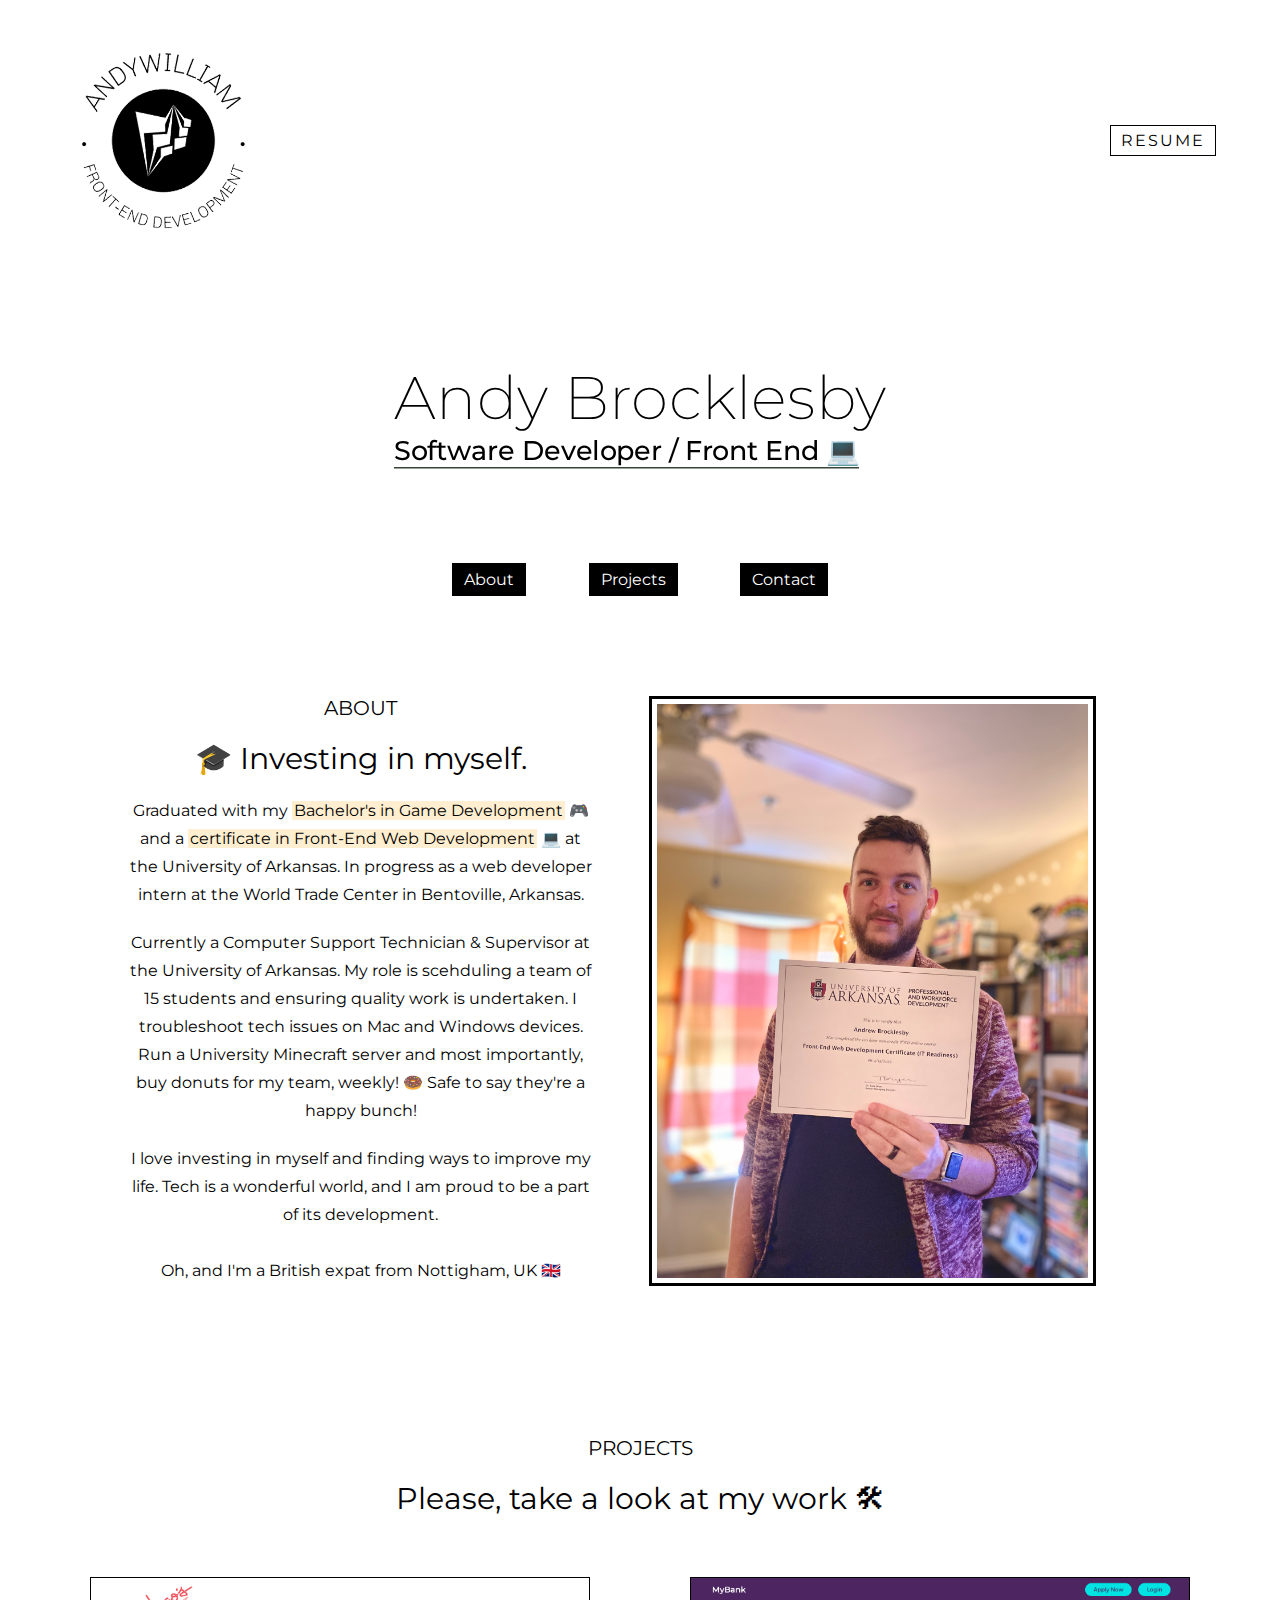
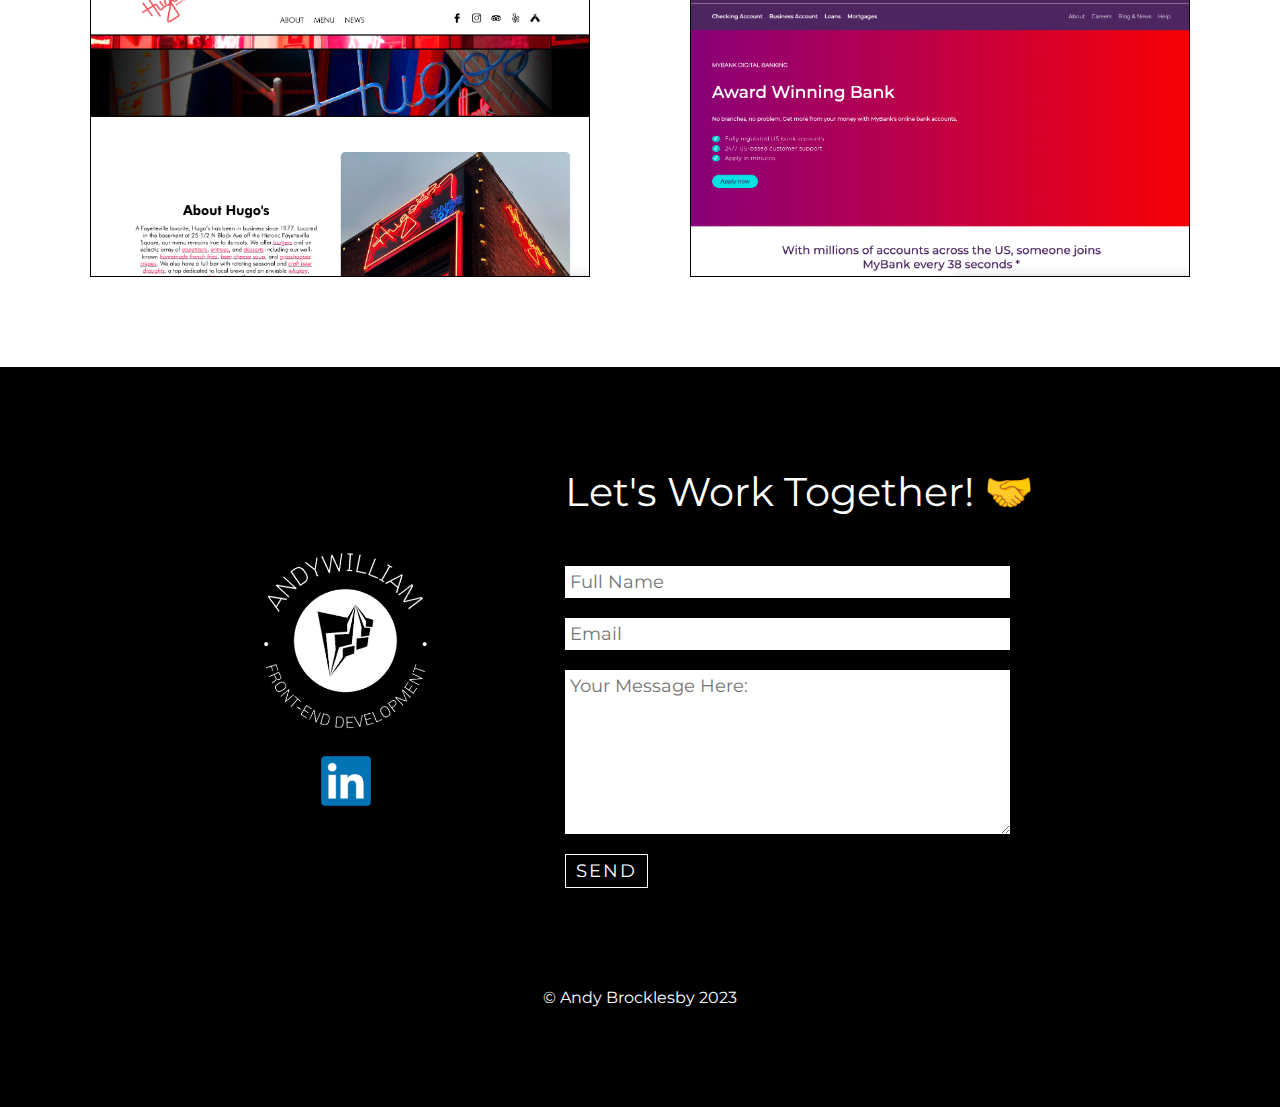
==== commit f0af01d8: "Add files via upload" ====
--- a/index.html
+++ b/index.html
@@ -175,6 +175,7 @@
                     </form>
                 </div>
             </div>
+            <div id="copyright"> &copy; Andy Brocklesby 2023</div>
         </div>
         </div>
     </section>
--- a/style.css
+++ b/style.css
@@ -386,6 +386,7 @@
     max-width: 1400px;
     height: 100%;
     margin: auto;
+    text-align: center;
 }
 
 #footer-content {
@@ -458,6 +459,11 @@
     border: 1px solid white;
     cursor: pointer;
     font-size: 18px;
+}
+
+#copyright {
+    color: white;
+    margin-top: 100px;
 }
 
 @media (max-width:1200px) {
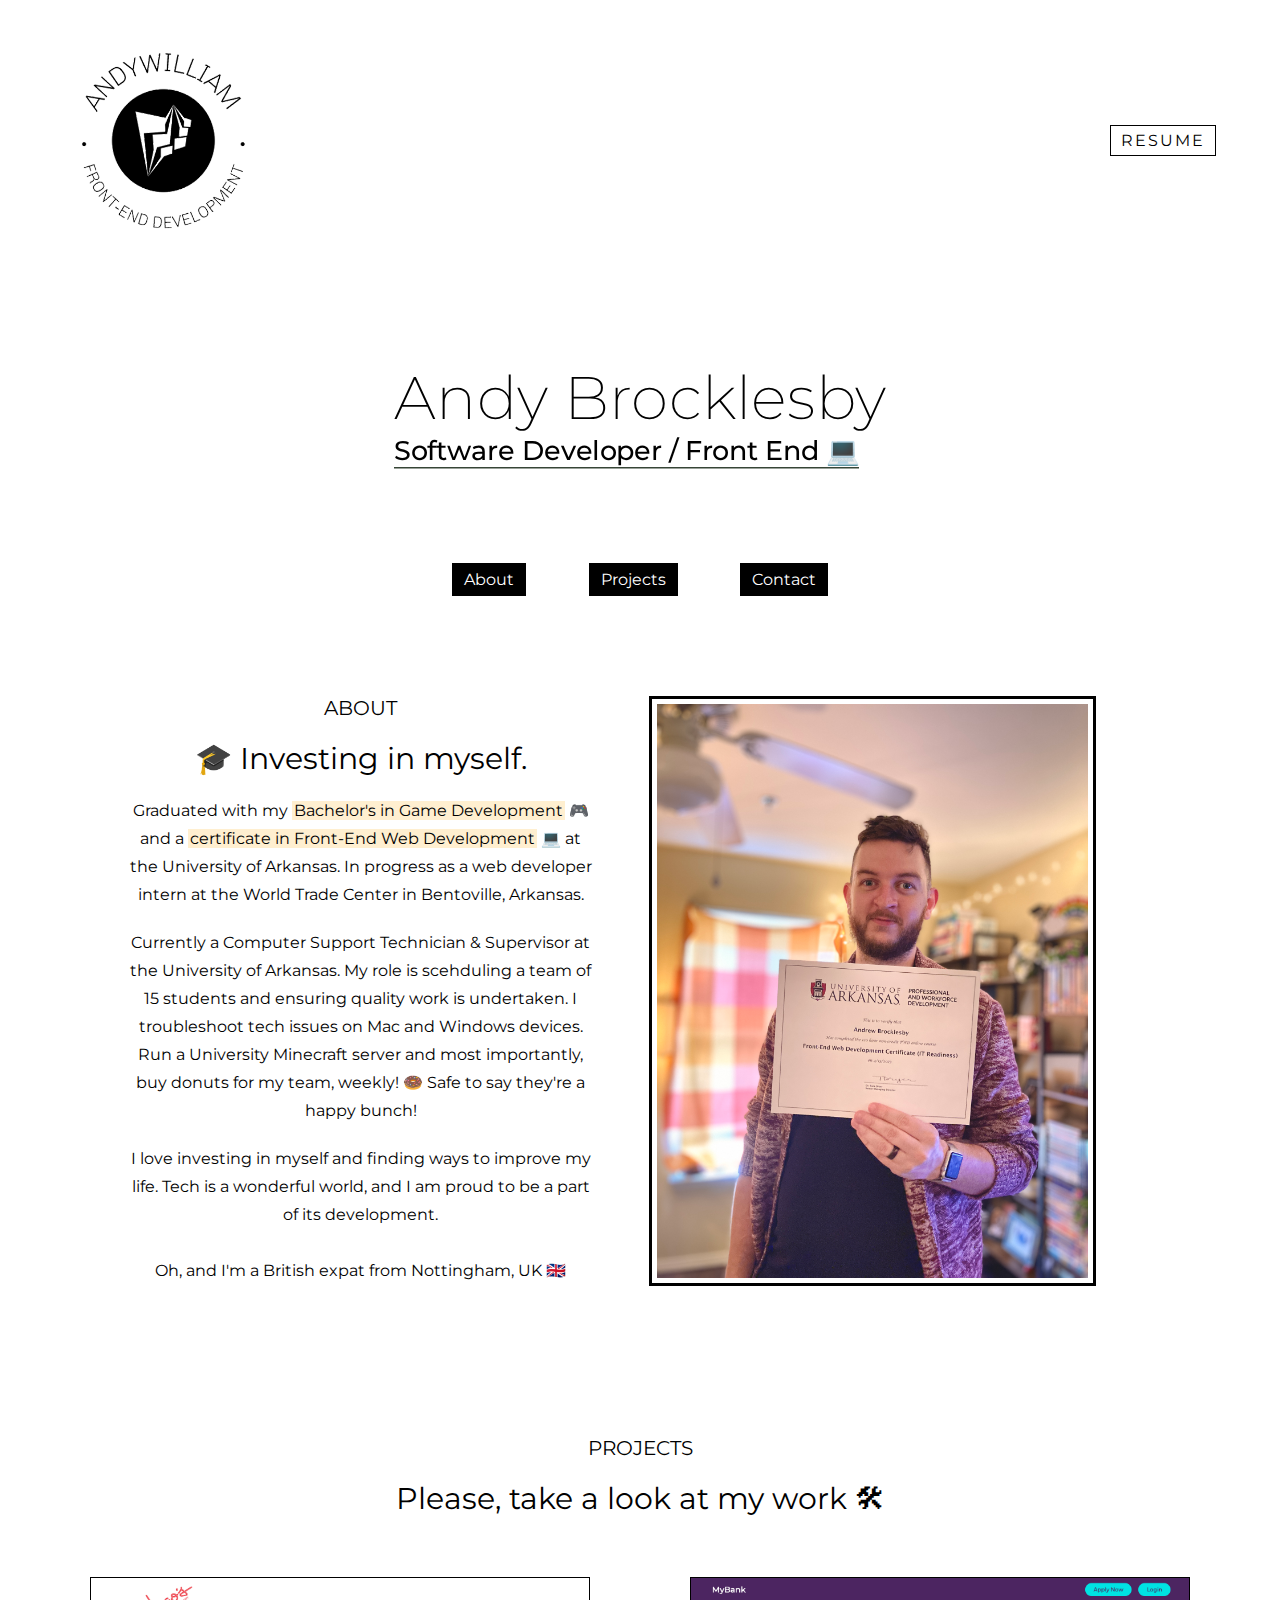
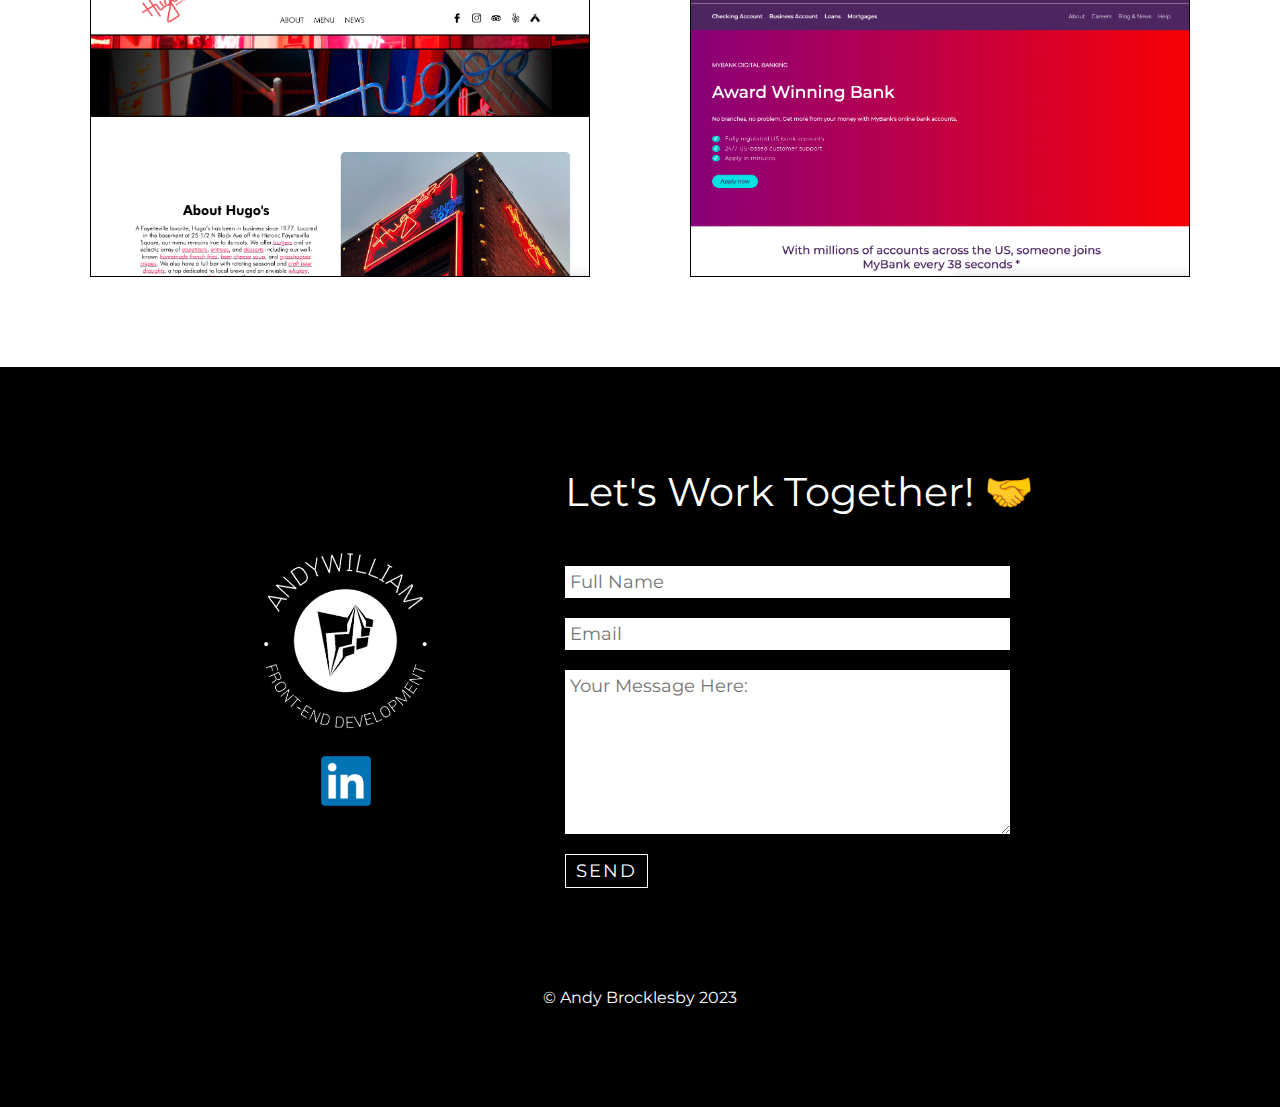
==== commit 9d5980b2: "Add files via upload" ====
--- a/index.html
+++ b/index.html
@@ -49,7 +49,7 @@
             <div id="nav-content">
                 <a href="#about" class="nav-item">About</a>
                 <a href="#project" class="nav-item">Projects</a>
-                <a href="#" class="nav-item">Contact</a>
+                <a href="#footer-title" class="nav-item">Contact</a>
             </div>
         </div>
     </section>
@@ -87,7 +87,7 @@
                         am proud to be a part of its development.
                         <br>
                         <br>
-                        Oh, and I'm a British expat from Nottigham, UK 🇬🇧
+                        Oh, and I'm a British expat from Nottingham, UK 🇬🇧
                     </div>
 
                 </div>
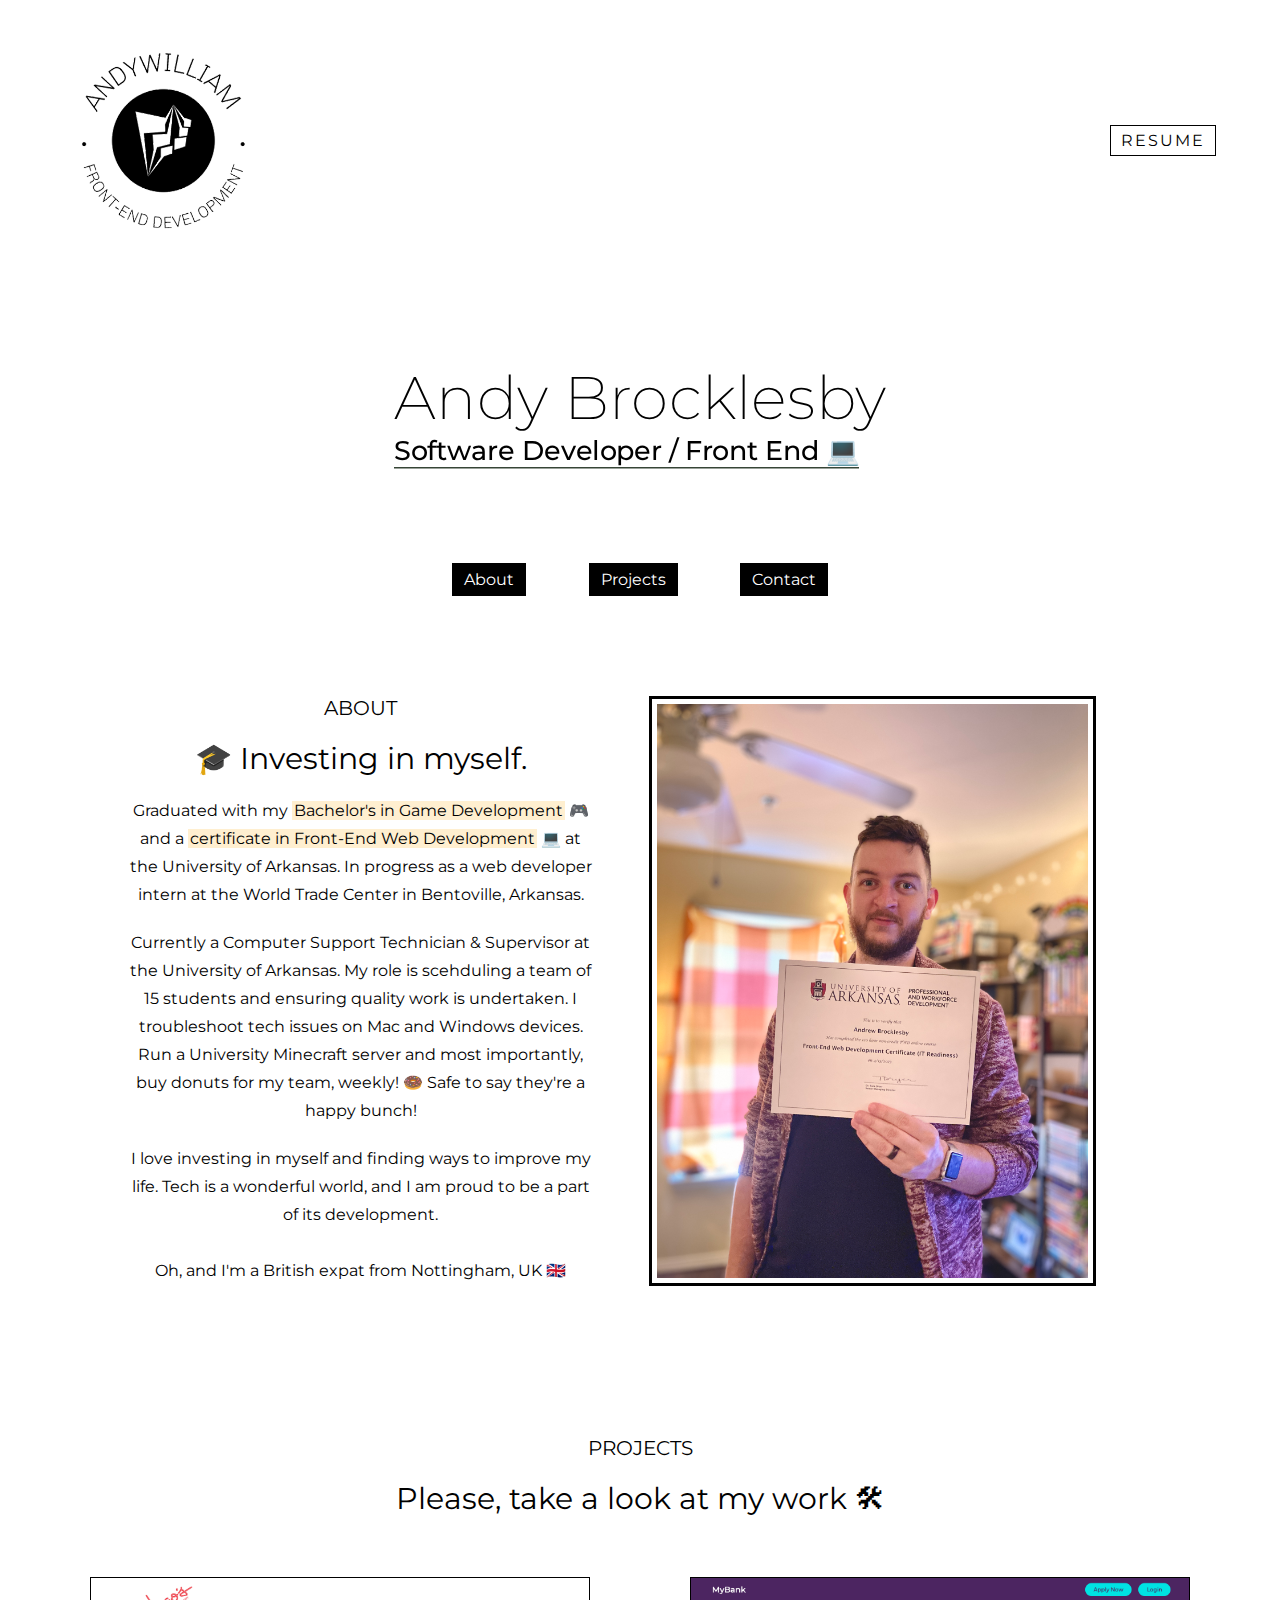
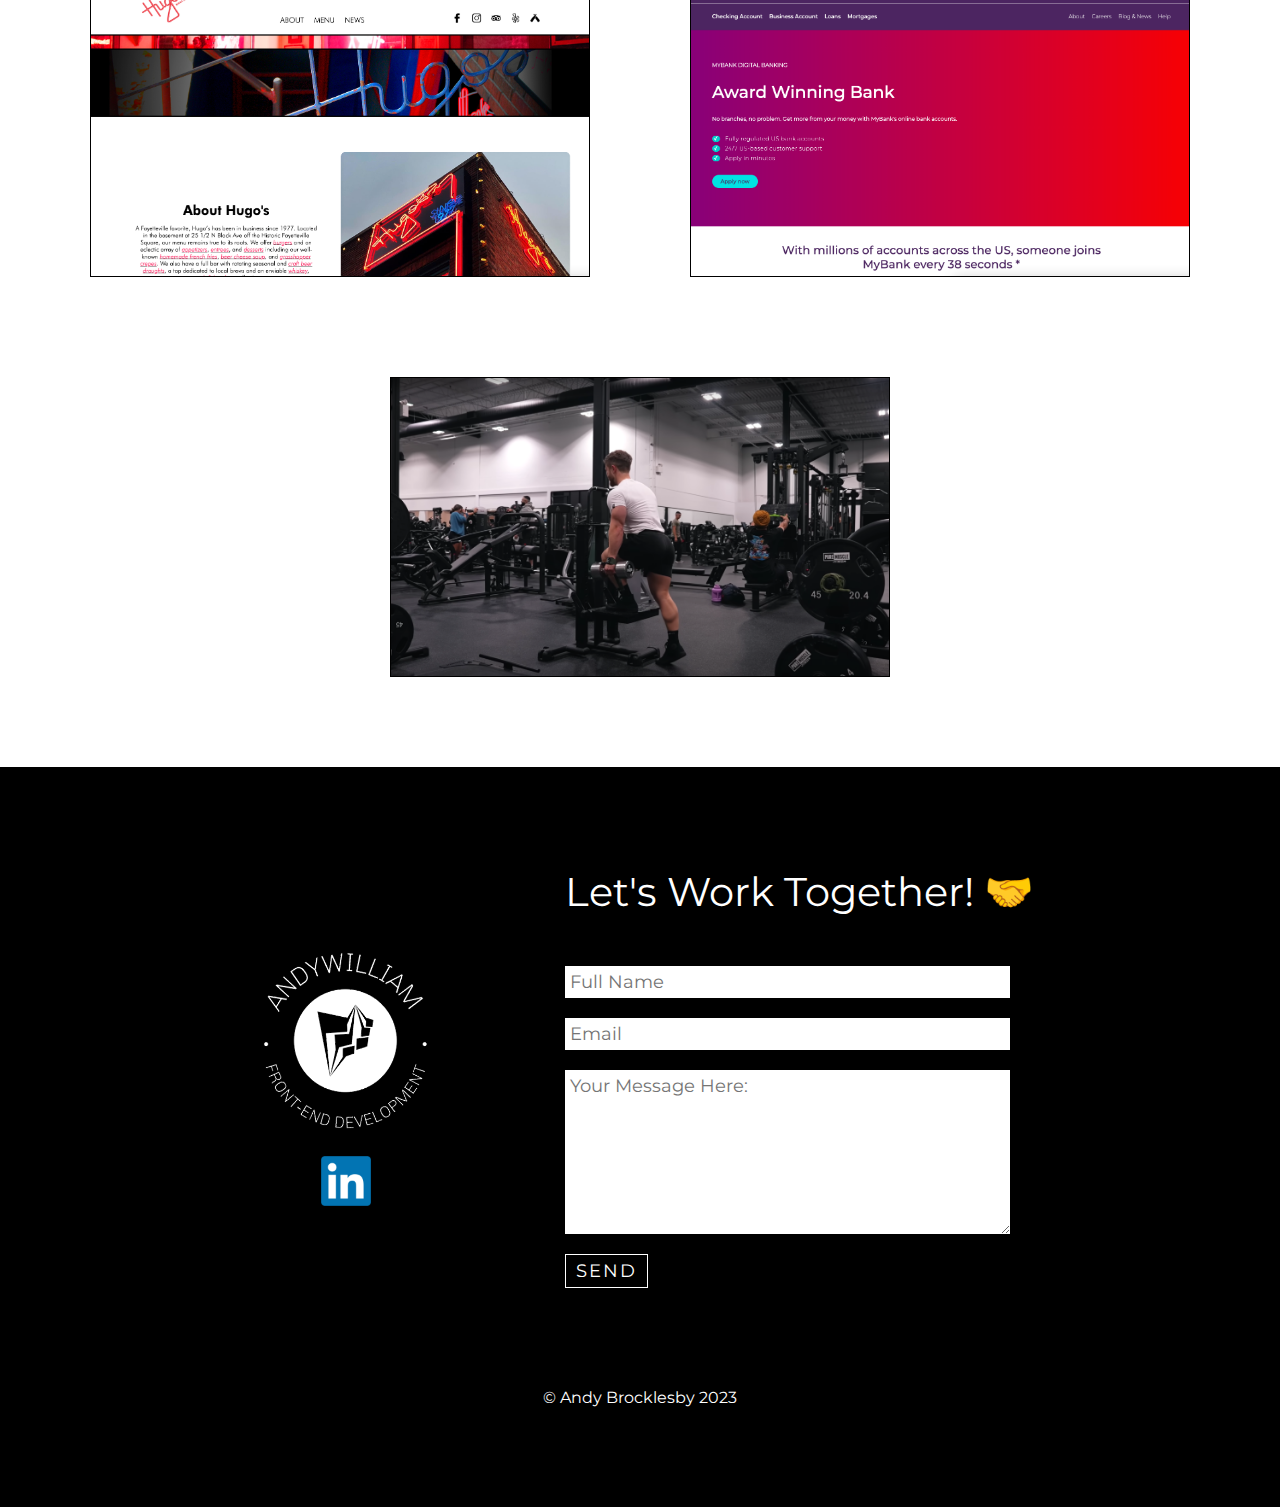
==== commit a62f1354: "Add files via upload" ====
--- a/index.html
+++ b/index.html
@@ -139,6 +139,21 @@
                         </div>
                     </div>
                 </div>
+                <div class="project-row">
+                    <div class="project-item workout">
+                        <div class="project-internal">
+                            <div class="project-top">
+                                <div class="html resume-skill">HTML</div>
+                                <div class="css resume-skill">CSS</div>
+                                <div class="javascript resume-skill">JavaScript</div>
+                            </div>
+                            <div class="project-bottom">
+                                <a href="workout-index.html" class="project-btn">Live Demo</a>
+                                <a href="https://github.com/AndyWilliam96/Portfolio" class="project-btn">View Code</a>
+                            </div>
+                        </div>
+                    </div>
+                </div>
             </div>
         </div>
     </section>
--- a/style.css
+++ b/style.css
@@ -298,6 +298,12 @@
 
 .mybank {
     background-image: url(site_photos/MyBank-screenshot.png);
+    background-size: cover;
+    background-position: center;
+}
+
+.workout {
+    background-image: url(workout_photos/Dumbell-step-up.png);
     background-size: cover;
     background-position: center;
 }
